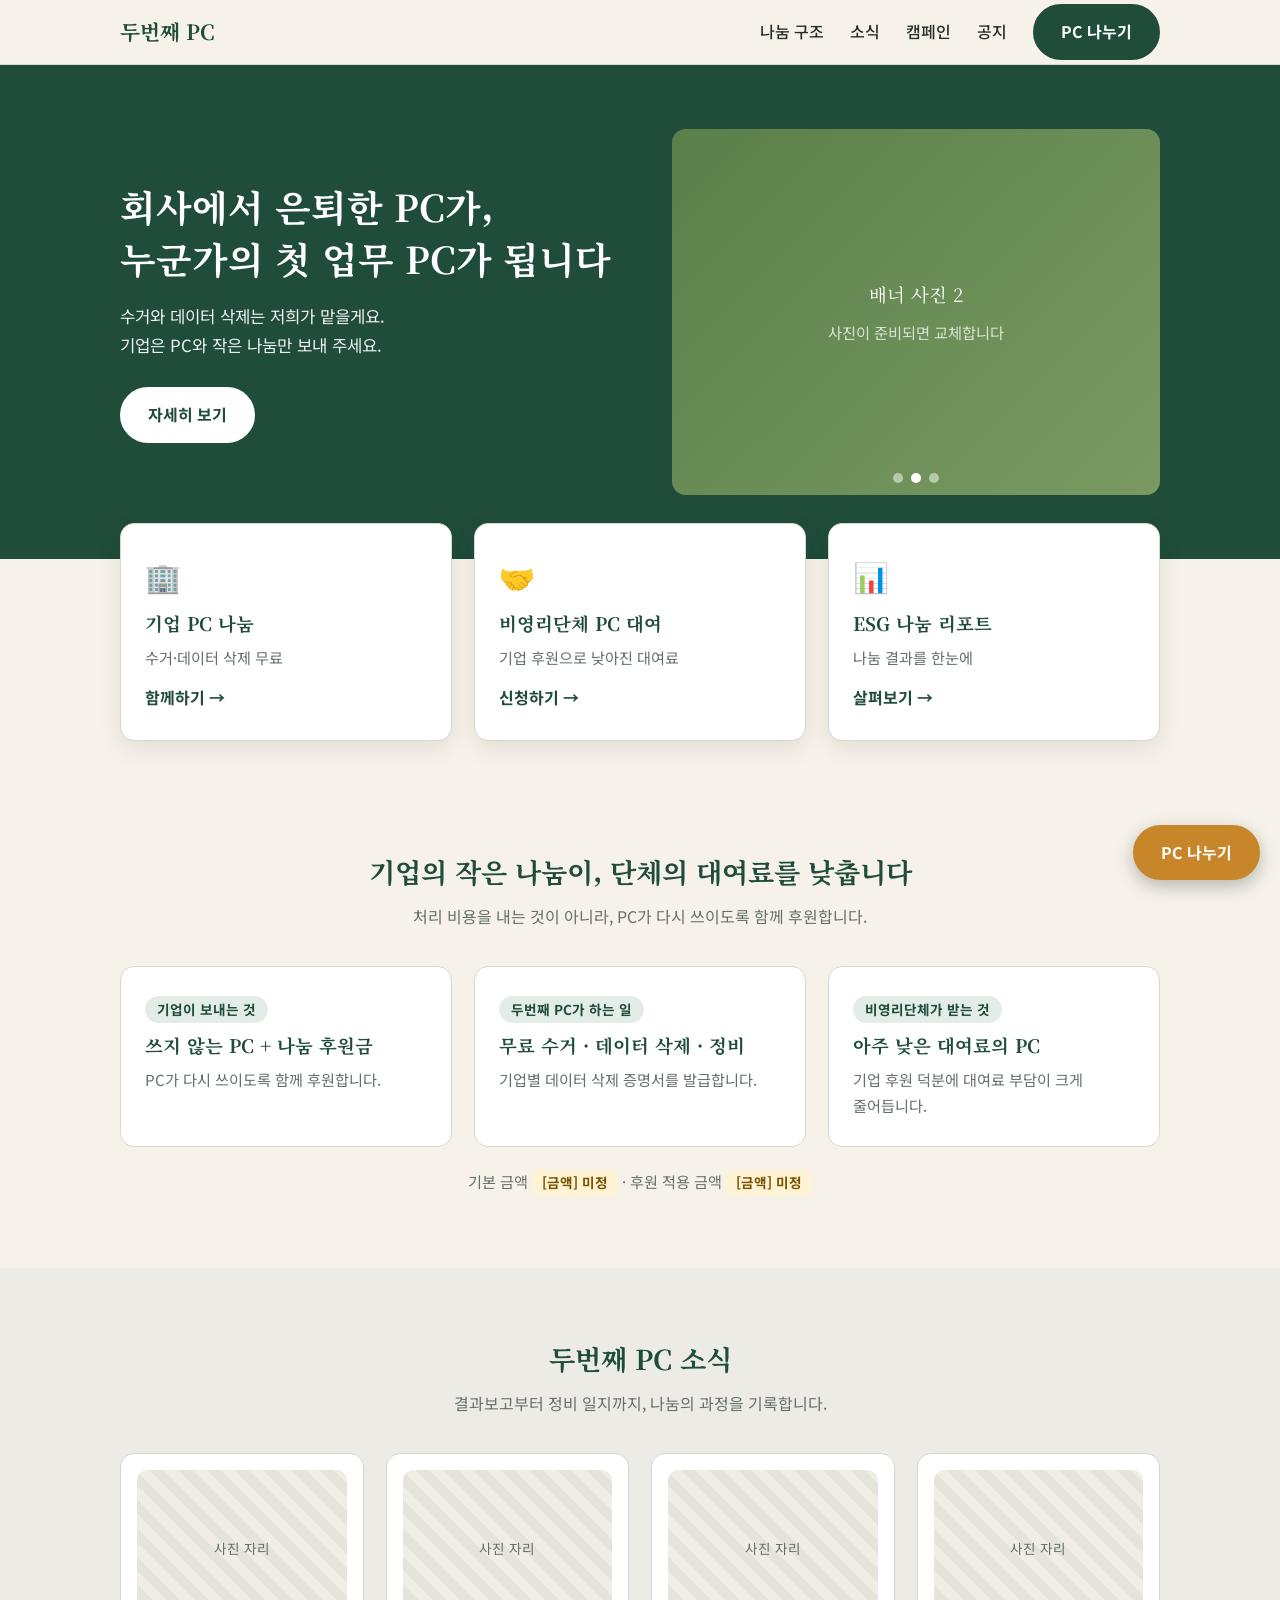
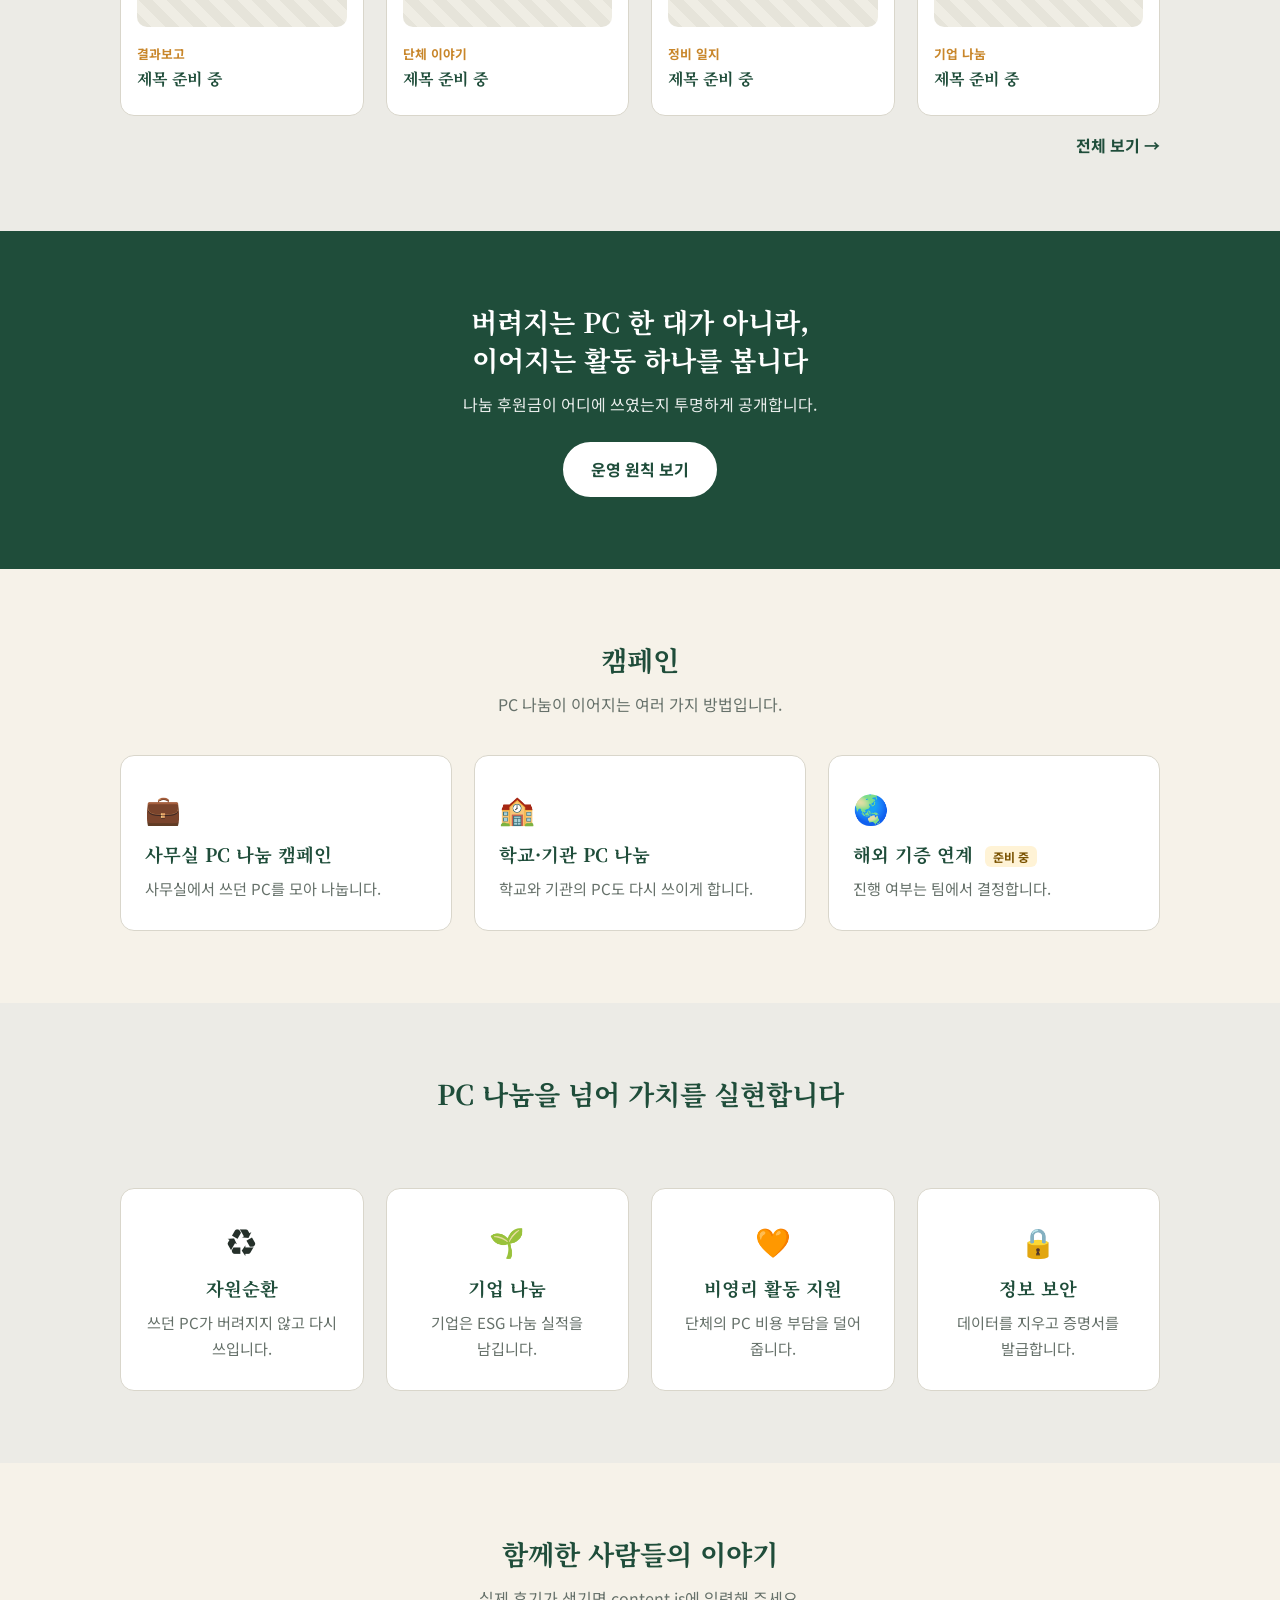
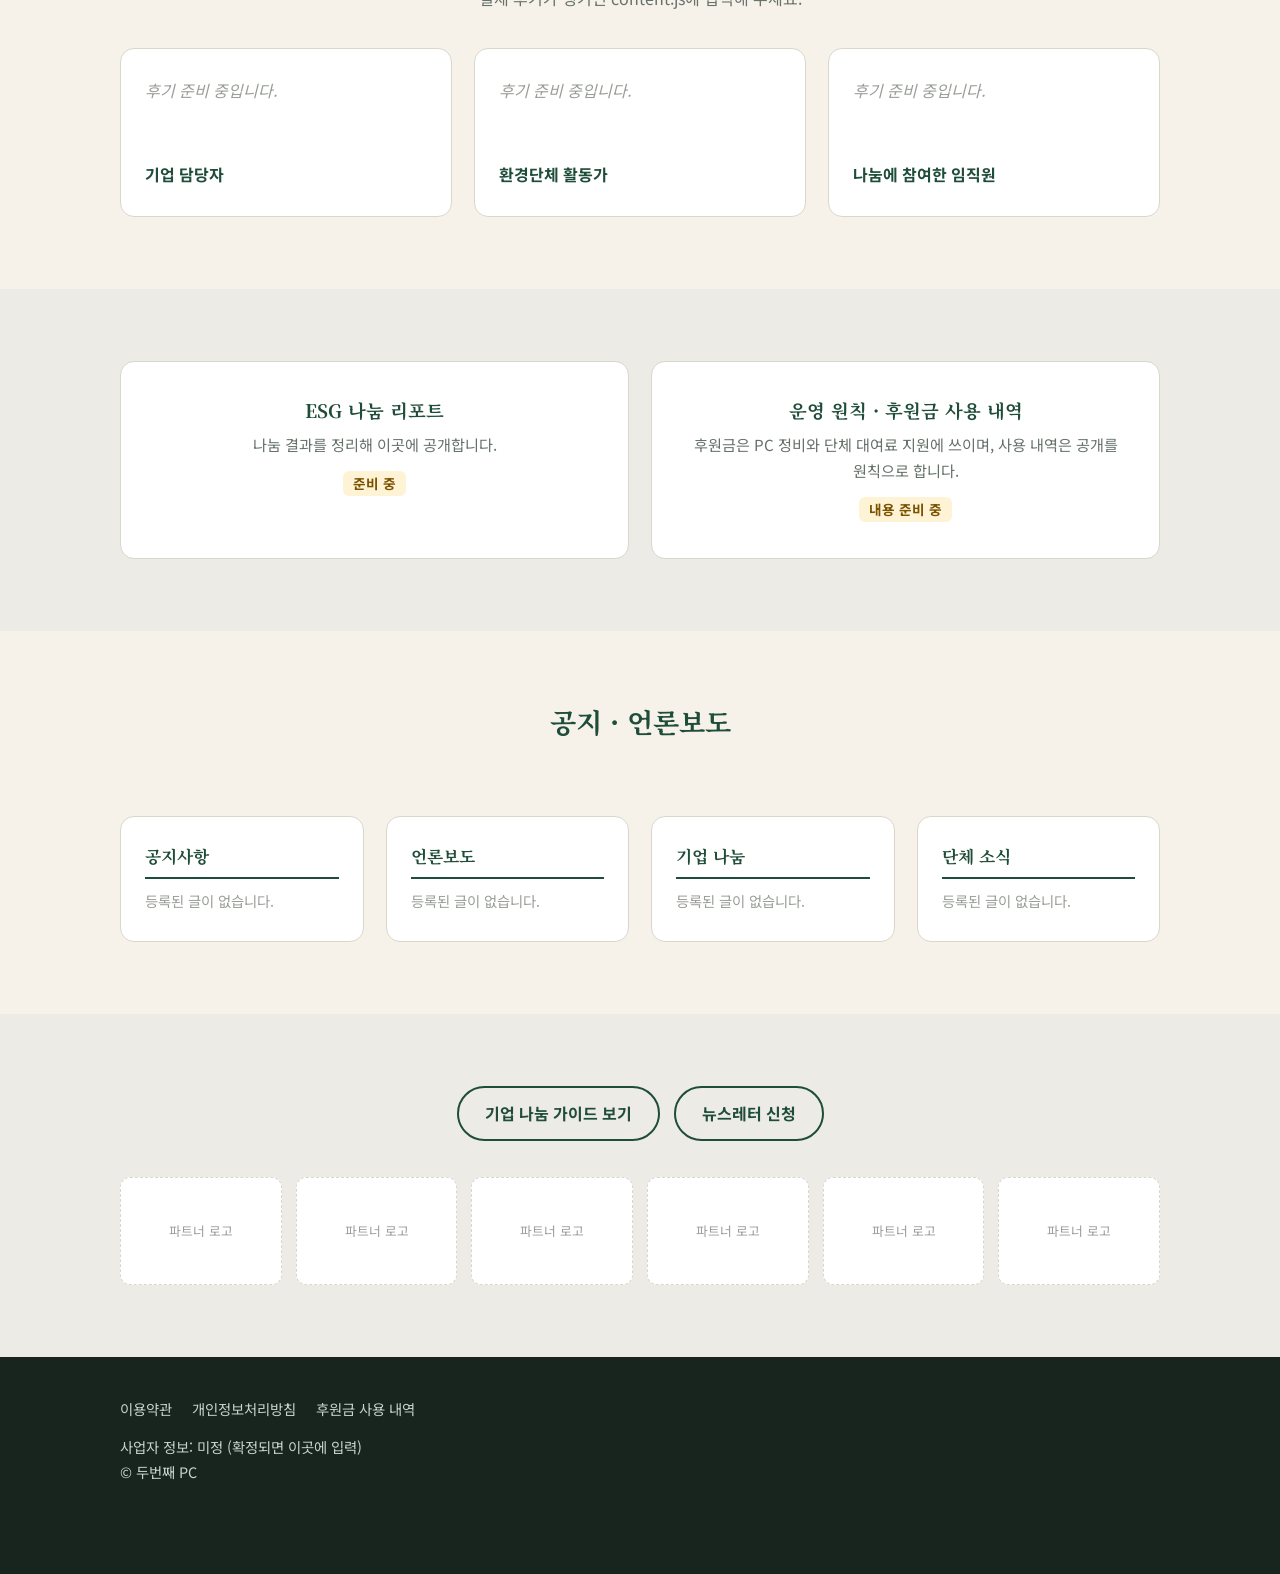
==== second-pc/index.html @ fd27f325 "두번째 PC 소개 페이지와 신청 폼 추가 (PRD 1단계) - index.html: PRD 6장 화면 전체 (메뉴, 배너 슬라이드, 카드, 나눔 구조, 소식, 캠페인, 후기, 공지" ====
<!DOCTYPE html>
<html lang="ko">
<head>
<meta charset="UTF-8">
<meta name="viewport" content="width=device-width, initial-scale=1">
<title>두번째 PC — 회사에서 은퇴한 PC가, 누군가의 첫 업무 PC가 됩니다</title>
<meta name="description" content="기업의 폐PC를 수거·데이터 삭제·정비해 비영리단체에 낮은 대여료로 연결하는 PC 나눔 서비스">
<link rel="preconnect" href="https://fonts.googleapis.com">
<link href="https://fonts.googleapis.com/css2?family=Noto+Sans+KR:wght@400;500;700&family=Noto+Serif+KR:wght@600;700&display=swap" rel="stylesheet">
<link rel="stylesheet" href="style.css">
</head>
<body>

<!-- 6-1 상단 메뉴 -->
<header class="top">
  <div class="wrap">
    <a href="#top" class="logo">두번째 PC</a>
    <button class="burger" id="burger" aria-label="메뉴 열기">☰</button>
    <nav class="menu" id="menu">
      <a class="link" href="#structure">나눔 구조</a>
      <a class="link" href="#news">소식</a>
      <a class="link" href="#campaign">캠페인</a>
      <a class="link" href="#notice">공지</a>
      <a class="btn" href="apply.html#company">PC 나누기</a>
    </nav>
  </div>
</header>

<main id="top">

<!-- 6-2 메인 배너 -->
<section class="hero">
  <div class="wrap">
    <div>
      <h1>회사에서 은퇴한 PC가,<br>누군가의 첫 업무 PC가 됩니다</h1>
      <p>수거와 데이터 삭제는 저희가 맡을게요.<br>기업은 PC와 작은 나눔만 보내 주세요.</p>
      <a class="btn light" href="#structure">자세히 보기</a>
    </div>
    <div class="slider" id="slider">
      <div class="slide on">배너 사진 1<small>사진이 준비되면 교체합니다</small></div>
      <div class="slide">배너 사진 2<small>사진이 준비되면 교체합니다</small></div>
      <div class="slide">배너 사진 3<small>사진이 준비되면 교체합니다</small></div>
      <div class="dots" id="dots"></div>
    </div>
  </div>
</section>

<!-- 6-3 바로가기 카드 3개 -->
<div class="shortcut">
  <div class="wrap grid g3">
    <div class="card">
      <div class="icon">🏢</div>
      <h3>기업 PC 나눔</h3>
      <p>수거·데이터 삭제 무료</p>
      <a class="go" href="apply.html#company">함께하기 →</a>
    </div>
    <div class="card">
      <div class="icon">🤝</div>
      <h3>비영리단체 PC 대여</h3>
      <p>기업 후원으로 낮아진 대여료</p>
      <a class="go" href="apply.html#npo">신청하기 →</a>
    </div>
    <div class="card">
      <div class="icon">📊</div>
      <h3>ESG 나눔 리포트</h3>
      <p>나눔 결과를 한눈에</p>
      <a class="go" href="#report">살펴보기 →</a>
    </div>
  </div>
</div>

<!-- 6-4 나눔 구조 -->
<section id="structure" class="struct">
  <div class="wrap">
    <h2 class="sec-title">기업의 작은 나눔이, 단체의 대여료를 낮춥니다</h2>
    <p class="sec-sub">처리 비용을 내는 것이 아니라, PC가 다시 쓰이도록 함께 후원합니다.</p>
    <div class="grid g3">
      <div class="card">
        <span class="who">기업이 보내는 것</span>
        <h3>쓰지 않는 PC + 나눔 후원금</h3>
        <p>PC가 다시 쓰이도록 함께 후원합니다.</p>
      </div>
      <div class="card">
        <span class="who">두번째 PC가 하는 일</span>
        <h3>무료 수거 · 데이터 삭제 · 정비</h3>
        <p>기업별 데이터 삭제 증명서를 발급합니다.</p>
      </div>
      <div class="card">
        <span class="who">비영리단체가 받는 것</span>
        <h3>아주 낮은 대여료의 PC</h3>
        <p>기업 후원 덕분에 대여료 부담이 크게 줄어듭니다.</p>
      </div>
    </div>
    <p class="note">기본 금액 <span class="tbd">[금액] 미정</span> · 후원 적용 금액 <span class="tbd">[금액] 미정</span></p>
  </div>
</section>

<!-- 6-5 소식 -->
<section id="news" class="alt">
  <div class="wrap">
    <h2 class="sec-title">두번째 PC 소식</h2>
    <p class="sec-sub">결과보고부터 정비 일지까지, 나눔의 과정을 기록합니다.</p>
    <div class="grid g4" id="newsList"></div>
    <div class="more"><a href="#notice">전체 보기 →</a></div>
  </div>
</section>

<!-- 6-6 운영 원칙 배너 -->
<section id="principle" class="banner">
  <div class="wrap">
    <h2>버려지는 PC 한 대가 아니라,<br>이어지는 활동 하나를 봅니다</h2>
    <p>나눔 후원금이 어디에 쓰였는지 투명하게 공개합니다.</p>
    <a class="btn light" href="#report">운영 원칙 보기</a>
  </div>
</section>

<!-- 6-7 캠페인 -->
<section id="campaign">
  <div class="wrap">
    <h2 class="sec-title">캠페인</h2>
    <p class="sec-sub">PC 나눔이 이어지는 여러 가지 방법입니다.</p>
    <div class="grid g3">
      <div class="card"><div class="icon">💼</div><h3>사무실 PC 나눔 캠페인</h3><p>사무실에서 쓰던 PC를 모아 나눕니다.</p></div>
      <div class="card"><div class="icon">🏫</div><h3>학교·기관 PC 나눔</h3><p>학교와 기관의 PC도 다시 쓰이게 합니다.</p></div>
      <div class="card"><div class="icon">🌏</div><h3>해외 기증 연계 <span class="badge">준비 중</span></h3><p>진행 여부는 팀에서 결정합니다.</p></div>
    </div>
  </div>
</section>

<!-- 6-8 가치 소개 -->
<section class="alt">
  <div class="wrap">
    <h2 class="sec-title">PC 나눔을 넘어 가치를 실현합니다</h2>
    <p class="sec-sub">&nbsp;</p>
    <div class="grid g4">
      <div class="card value"><div class="icon">♻️</div><h3>자원순환</h3><p>쓰던 PC가 버려지지 않고 다시 쓰입니다.</p></div>
      <div class="card value"><div class="icon">🌱</div><h3>기업 나눔</h3><p>기업은 ESG 나눔 실적을 남깁니다.</p></div>
      <div class="card value"><div class="icon">🧡</div><h3>비영리 활동 지원</h3><p>단체의 PC 비용 부담을 덜어 줍니다.</p></div>
      <div class="card value"><div class="icon">🔒</div><h3>정보 보안</h3><p>데이터를 지우고 증명서를 발급합니다.</p></div>
    </div>
  </div>
</section>

<!-- 6-9 후기 -->
<section id="reviews">
  <div class="wrap">
    <h2 class="sec-title">함께한 사람들의 이야기</h2>
    <p class="sec-sub">실제 후기가 생기면 content.js에 입력해 주세요.</p>
    <div class="grid g3" id="reviewList"></div>
  </div>
</section>

<!-- ESG 나눔 리포트 / 운영 원칙·후원금 사용 내역 (1단계: 사람이 정리해 공개) -->
<section id="report" class="alt">
  <div class="wrap grid g3" style="grid-template-columns:1fr 1fr;">
    <div class="card report-box">
      <h3>ESG 나눔 리포트</h3>
      <p>나눔 결과를 정리해 이곳에 공개합니다.</p>
      <p style="margin-top:12px"><span class="tbd">준비 중</span></p>
    </div>
    <div class="card report-box">
      <h3>운영 원칙 · 후원금 사용 내역</h3>
      <p>후원금은 PC 정비와 단체 대여료 지원에 쓰이며, 사용 내역은 공개를 원칙으로 합니다.</p>
      <p style="margin-top:12px"><span class="tbd">내용 준비 중</span></p>
    </div>
  </div>
</section>

<!-- 6-10 공지·언론보도 -->
<section id="notice">
  <div class="wrap">
    <h2 class="sec-title">공지 · 언론보도</h2>
    <p class="sec-sub">&nbsp;</p>
    <div class="grid g4" id="noticeList"></div>
  </div>
</section>

<!-- 6-11 하단 링크 + 파트너 -->
<section class="alt">
  <div class="wrap">
    <div class="links">
      <a class="btn ghost" href="#structure">기업 나눔 가이드 보기</a>
      <a class="btn ghost" href="#" id="newsletter">뉴스레터 신청</a>
    </div>
    <div class="partners" id="partnerList"></div>
  </div>
</section>

</main>

<footer>
  <div class="wrap">
    <div class="flinks">
      <a href="#" data-soon="이용약관">이용약관</a>
      <a href="#" data-soon="개인정보처리방침">개인정보처리방침</a>
      <a href="#report">후원금 사용 내역</a>
    </div>
    <p>사업자 정보: 미정 (확정되면 이곳에 입력)</p>
    <p>© 두번째 PC</p>
  </div>
</footer>

<a class="btn accent fab" href="apply.html#company">PC 나누기</a>

<script src="content.js"></script>
<script src="main.js"></script>
</body>
</html>
---- second-pc/style.css ----
/* ★ 색을 바꾸고 싶으면 아래 :root 안의 색 코드만 바꾸세요 */
:root {
  --green: #1f4d3a;       /* 메인 짙은 초록 */
  --green-soft: #e3ece6;  /* 연한 초록 */
  --bg: #f6f2e9;          /* 밝은 베이지 배경 */
  --bg-alt: #ecebe6;      /* 연회색 */
  --card: #ffffff;
  --text: #25302a;
  --muted: #66716a;
  --line: #d9d6cb;
  --accent: #c8862a;      /* 강조 포인트 */
  --radius: 14px;
}
* { box-sizing: border-box; margin: 0; padding: 0; }
html { scroll-behavior: smooth; scroll-padding-top: 76px; }
body {
  font-family: "Noto Sans KR", "Malgun Gothic", sans-serif;
  color: var(--text); background: var(--bg); line-height: 1.7;
  word-break: keep-all; overflow-x: hidden;
}
h1, h2, h3 { font-family: "Noto Serif KR", "Batang", serif; line-height: 1.4; color: var(--green); }
a { color: inherit; text-decoration: none; }
.wrap { max-width: 1080px; margin: 0 auto; padding: 0 20px; }
section { padding: 72px 0; }
.alt { background: var(--bg-alt); }
.sec-title { font-size: 1.7rem; text-align: center; margin-bottom: 12px; }
.sec-sub { text-align: center; color: var(--muted); margin-bottom: 36px; }

/* 버튼 */
.btn {
  display: inline-block; padding: 12px 26px; border-radius: 999px; border: 2px solid var(--green);
  background: var(--green); color: #fff; font-weight: 700; cursor: pointer; font-size: 1rem;
  font-family: inherit; transition: .2s;
}
.btn:hover { background: #163a2b; }
.btn.ghost { background: transparent; color: var(--green); }
.btn.ghost:hover { background: var(--green-soft); }
.btn.light { background: #fff; color: var(--green); border-color: #fff; }
.btn.accent { background: var(--accent); border-color: var(--accent); }

/* 상단 메뉴 */
header.top {
  position: sticky; top: 0; z-index: 50; background: rgba(246,242,233,.95);
  backdrop-filter: blur(6px); border-bottom: 1px solid var(--line);
}
header.top .wrap { display: flex; align-items: center; justify-content: space-between; height: 64px; }
.logo { font-family: "Noto Serif KR", serif; font-weight: 700; font-size: 1.3rem; color: var(--green); }
nav.menu { display: flex; align-items: center; gap: 26px; }
nav.menu a.link { font-weight: 500; }
nav.menu a.link:hover { color: var(--green); text-decoration: underline; }
.burger { display: none; background: none; border: 0; font-size: 1.6rem; cursor: pointer; color: var(--green); }

/* 히어로 */
.hero { padding: 0; background: var(--green); color: #fff; overflow: hidden; }
.hero .wrap { display: grid; grid-template-columns: 1.05fr 1fr; gap: 40px; align-items: center; padding-top: 64px; padding-bottom: 64px; }
.hero h1 { color: #fff; font-size: 2.3rem; margin-bottom: 18px; }
.hero p { opacity: .92; margin-bottom: 28px; font-size: 1.05rem; }
.slider { position: relative; border-radius: var(--radius); overflow: hidden; aspect-ratio: 4/3; background: #2c6650; }
.slide { position: absolute; inset: 0; display: flex; align-items: center; justify-content: center; flex-direction: column;
  opacity: 0; transition: opacity .6s; text-align: center; padding: 20px; font-family: "Noto Serif KR", serif; font-size: 1.15rem; }
.slide.on { opacity: 1; }
.slide small { font-family: "Noto Sans KR", sans-serif; opacity: .75; margin-top: 8px; }
.slide:nth-child(1) { background: linear-gradient(135deg, #2c6650, #3f8068); }
.slide:nth-child(2) { background: linear-gradient(135deg, #5b7f4a, #7a9a62); }
.slide:nth-child(3) { background: linear-gradient(135deg, #8c7a4a, #b09a63); }
.dots { position: absolute; bottom: 12px; left: 0; right: 0; display: flex; justify-content: center; gap: 8px; }
.dots button { width: 10px; height: 10px; border-radius: 50%; border: 0; background: rgba(255,255,255,.5); cursor: pointer; }
.dots button.on { background: #fff; }

/* 카드 공통 */
.grid { display: grid; gap: 22px; }
.g3 { grid-template-columns: repeat(3, 1fr); }
.g4 { grid-template-columns: repeat(4, 1fr); }
.card { background: var(--card); border: 1px solid var(--line); border-radius: var(--radius); padding: 28px 24px; }
.card h3 { font-size: 1.15rem; margin-bottom: 8px; }
.card p { color: var(--muted); font-size: .95rem; }
.card .go { display: inline-block; margin-top: 14px; font-weight: 700; color: var(--green); }
.card .go:hover { text-decoration: underline; }
.icon { font-size: 1.8rem; margin-bottom: 10px; }
.shortcut { margin-top: -36px; padding: 0 0 40px; position: relative; z-index: 2; }
.shortcut .card { box-shadow: 0 8px 24px rgba(0,0,0,.08); }

/* 나눔 구조 */
.struct .who { display: inline-block; background: var(--green-soft); color: var(--green); font-weight: 700; font-size: .85rem; padding: 2px 12px; border-radius: 999px; margin-bottom: 10px; }
.note { text-align: center; margin-top: 22px; color: var(--muted); font-size: .95rem; }
.tbd { display: inline-block; background: #fff3d6; color: #7a5200; padding: 1px 10px; border-radius: 6px; font-size: .85rem; font-weight: 700; }

/* 소식 */
.photo { aspect-ratio: 4/3; border-radius: 10px; margin-bottom: 12px; display: flex; align-items: center; justify-content: center;
  background: repeating-linear-gradient(45deg, #e6e4da, #e6e4da 10px, #efede4 10px, #efede4 20px); color: var(--muted); font-size: .85rem; }
.tag { font-size: .8rem; color: var(--accent); font-weight: 700; }
.news-card { padding: 16px; }
.news-card h3 { font-size: 1rem; margin-top: 2px; }
.more { text-align: right; margin-top: 16px; }
.more a { color: var(--green); font-weight: 700; }

/* 배너 */
.banner { background: var(--green); color: #fff; text-align: center; }
.banner h2 { color: #fff; font-size: 1.7rem; margin-bottom: 12px; }
.banner p { opacity: .9; margin-bottom: 24px; }

/* 캠페인 / 가치 */
.badge { font-size: .75rem; background: #fff3d6; color: #7a5200; border-radius: 6px; padding: 2px 8px; margin-left: 6px; vertical-align: middle; font-family: "Noto Sans KR", sans-serif; }
.value { text-align: center; }

/* 후기 / 공지 */
.review q { display: block; quotes: none; min-height: 72px; color: var(--muted); }
.review .empty { color: #9a9e98; font-style: italic; }
.review b { display: block; margin-top: 12px; color: var(--green); }
.notice h3 { font-size: 1.05rem; border-bottom: 2px solid var(--green); padding-bottom: 8px; margin-bottom: 10px; }
.notice ul { list-style: none; font-size: .92rem; }
.notice li { padding: 4px 0; border-bottom: 1px dashed var(--line); }
.notice .empty { color: #9a9e98; font-size: .9rem; }

/* 리포트/원칙 */
.report-box { text-align: center; padding: 36px 24px; }

/* 하단 */
.links { display: flex; gap: 14px; justify-content: center; flex-wrap: wrap; margin-bottom: 36px; }
.partners { display: grid; grid-template-columns: repeat(6, 1fr); gap: 14px; }
.partner { aspect-ratio: 3/2; border: 1px dashed var(--line); border-radius: 10px; background: #fff; display: flex; align-items: center; justify-content: center; color: #9a9e98; font-size: .8rem; text-align: center; padding: 4px; }
footer { background: #17251e; color: #c9d3cc; padding: 40px 0 90px; font-size: .9rem; }
footer .flinks { display: flex; gap: 20px; flex-wrap: wrap; margin-bottom: 14px; }
footer .flinks a:hover { text-decoration: underline; color: #fff; }
.fab { position: fixed; right: 20px; bottom: 20px; z-index: 60; box-shadow: 0 6px 18px rgba(0,0,0,.25); }

/* 신청 폼 */
.form-page { padding: 48px 0 80px; }
.tabs { display: flex; gap: 8px; justify-content: center; margin: 24px 0; }
.tab { padding: 10px 22px; border-radius: 999px; border: 2px solid var(--green); background: transparent; color: var(--green); font-weight: 700; cursor: pointer; font-family: inherit; font-size: 1rem; }
.tab.on { background: var(--green); color: #fff; }
form.apply { max-width: 620px; margin: 0 auto; background: #fff; border: 1px solid var(--line); border-radius: var(--radius); padding: 28px; }
.field { margin-bottom: 16px; }
.field label { display: block; font-weight: 700; margin-bottom: 4px; font-size: .95rem; }
.field input, .field textarea { width: 100%; padding: 11px 12px; border: 1px solid var(--line); border-radius: 8px; font: inherit; background: #fcfbf8; }
.field input:focus, .field textarea:focus { outline: 2px solid var(--green); border-color: transparent; }
.field.bad input, .field.bad textarea { border-color: #c0392b; background: #fdf1ef; }
.err { color: #c0392b; font-size: .85rem; display: none; margin-top: 2px; }
.field.bad .err { display: block; }
.consent { background: var(--bg); border-radius: 8px; padding: 12px; font-size: .88rem; color: var(--muted); margin-bottom: 8px; }
.check { display: flex; gap: 8px; align-items: flex-start; font-weight: 500; margin-bottom: 18px; }
.done { display: none; max-width: 620px; margin: 0 auto; text-align: center; background: var(--green-soft); border-radius: var(--radius); padding: 36px 24px; }
.done.show { display: block; }
.hint { max-width: 620px; margin: 0 auto 16px; font-size: .88rem; color: #7a5200; background: #fff3d6; border-radius: 8px; padding: 10px 14px; }

/* 모바일 */
@media (max-width: 860px) {
  .hero .wrap { grid-template-columns: 1fr; padding-top: 40px; padding-bottom: 56px; }
  .hero h1 { font-size: 1.7rem; }
  .g3, .g4 { grid-template-columns: 1fr 1fr; }
  .partners { grid-template-columns: repeat(3, 1fr); }
  .burger { display: block; }
  nav.menu { display: none; position: absolute; top: 64px; left: 0; right: 0; background: var(--bg); flex-direction: column; padding: 18px; gap: 14px; border-bottom: 1px solid var(--line); }
  nav.menu.open { display: flex; }
  .shortcut { margin-top: -24px; }
  section { padding: 52px 0; }
}
@media (max-width: 560px) {
  .g3, .g4 { grid-template-columns: 1fr; }
}
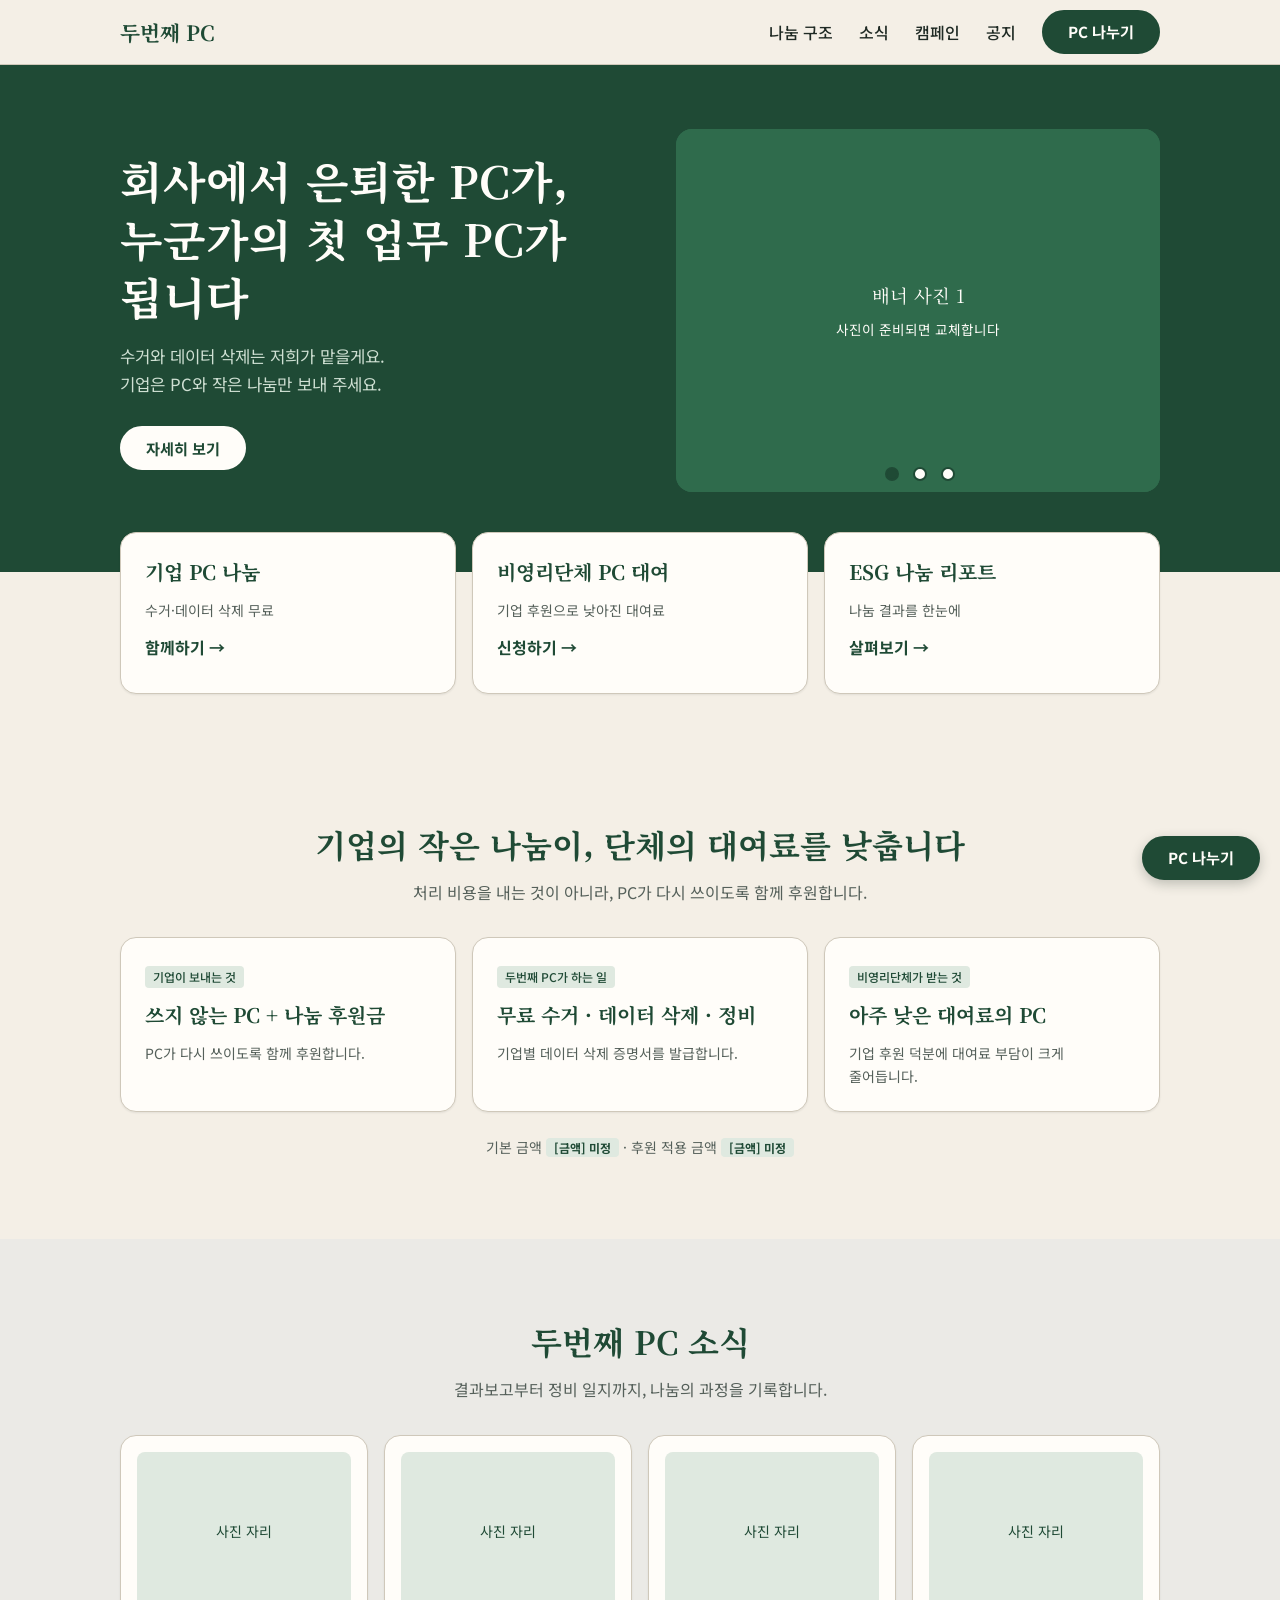
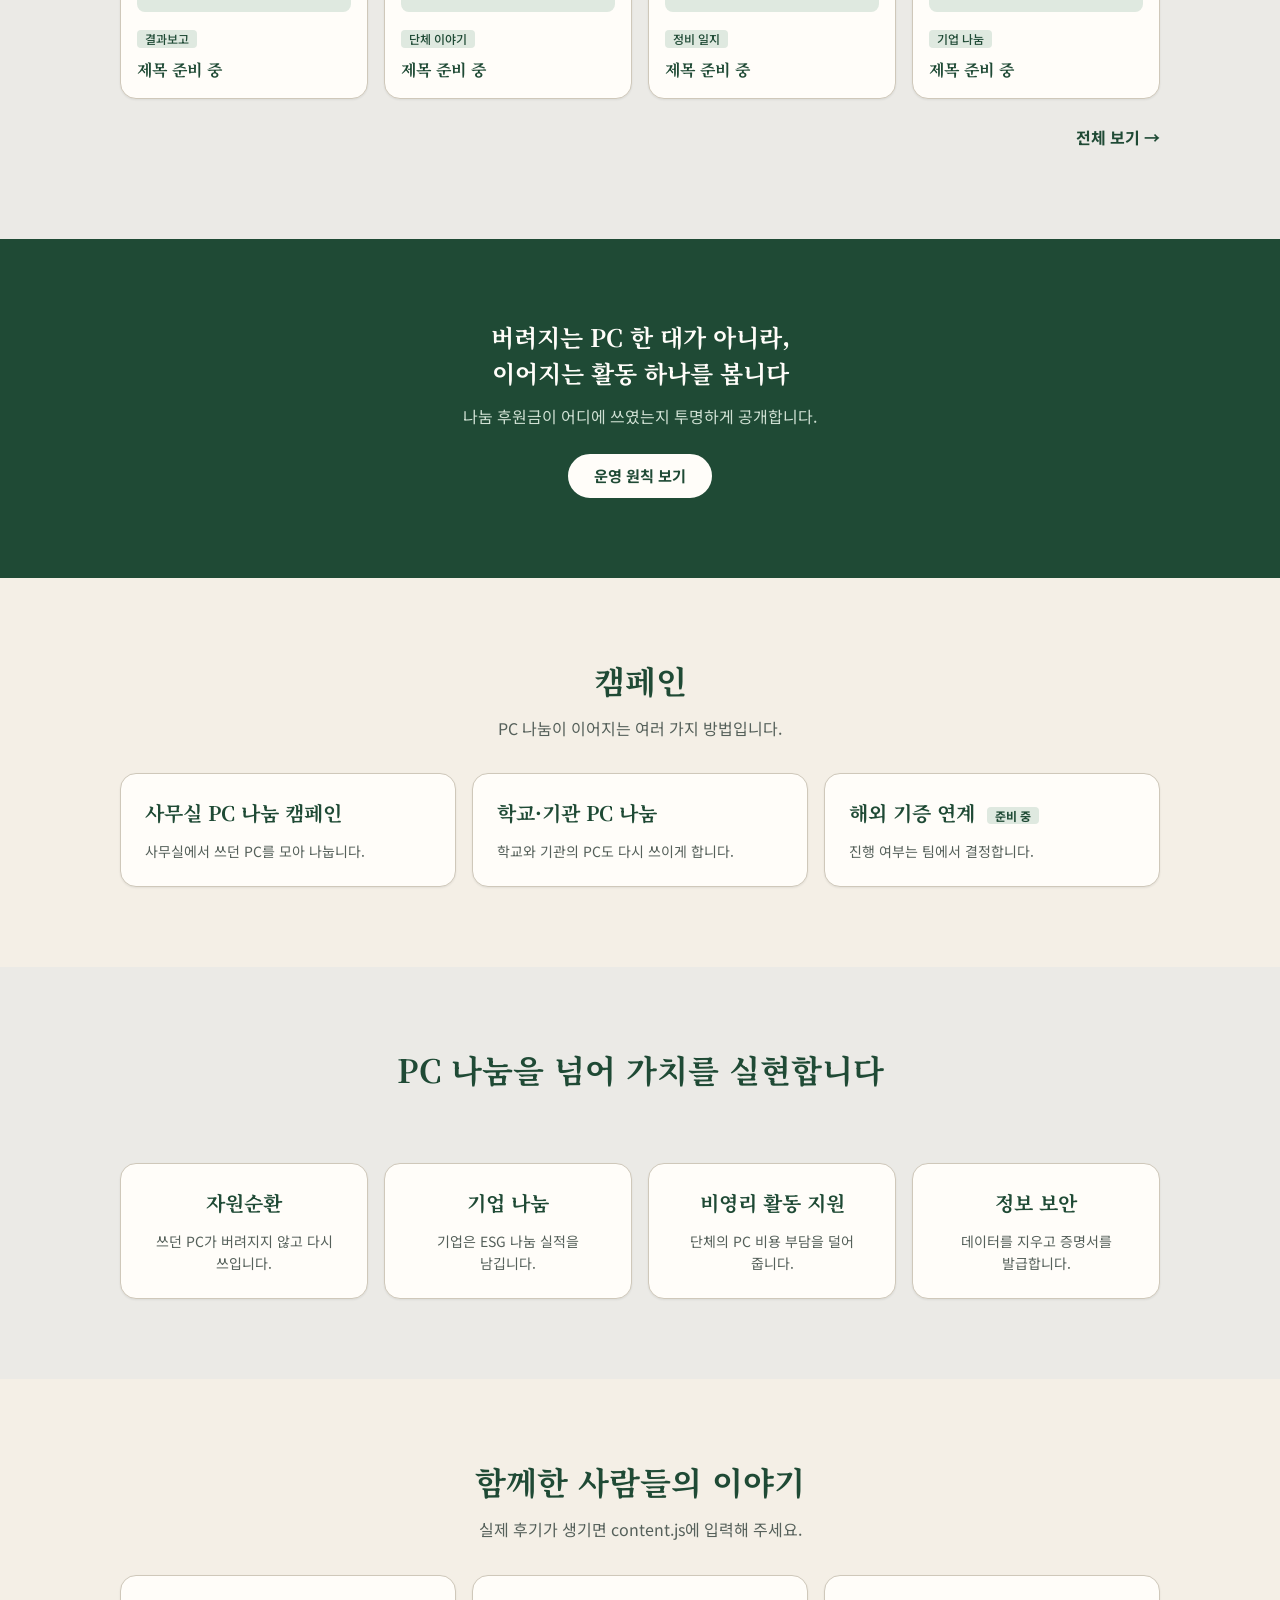
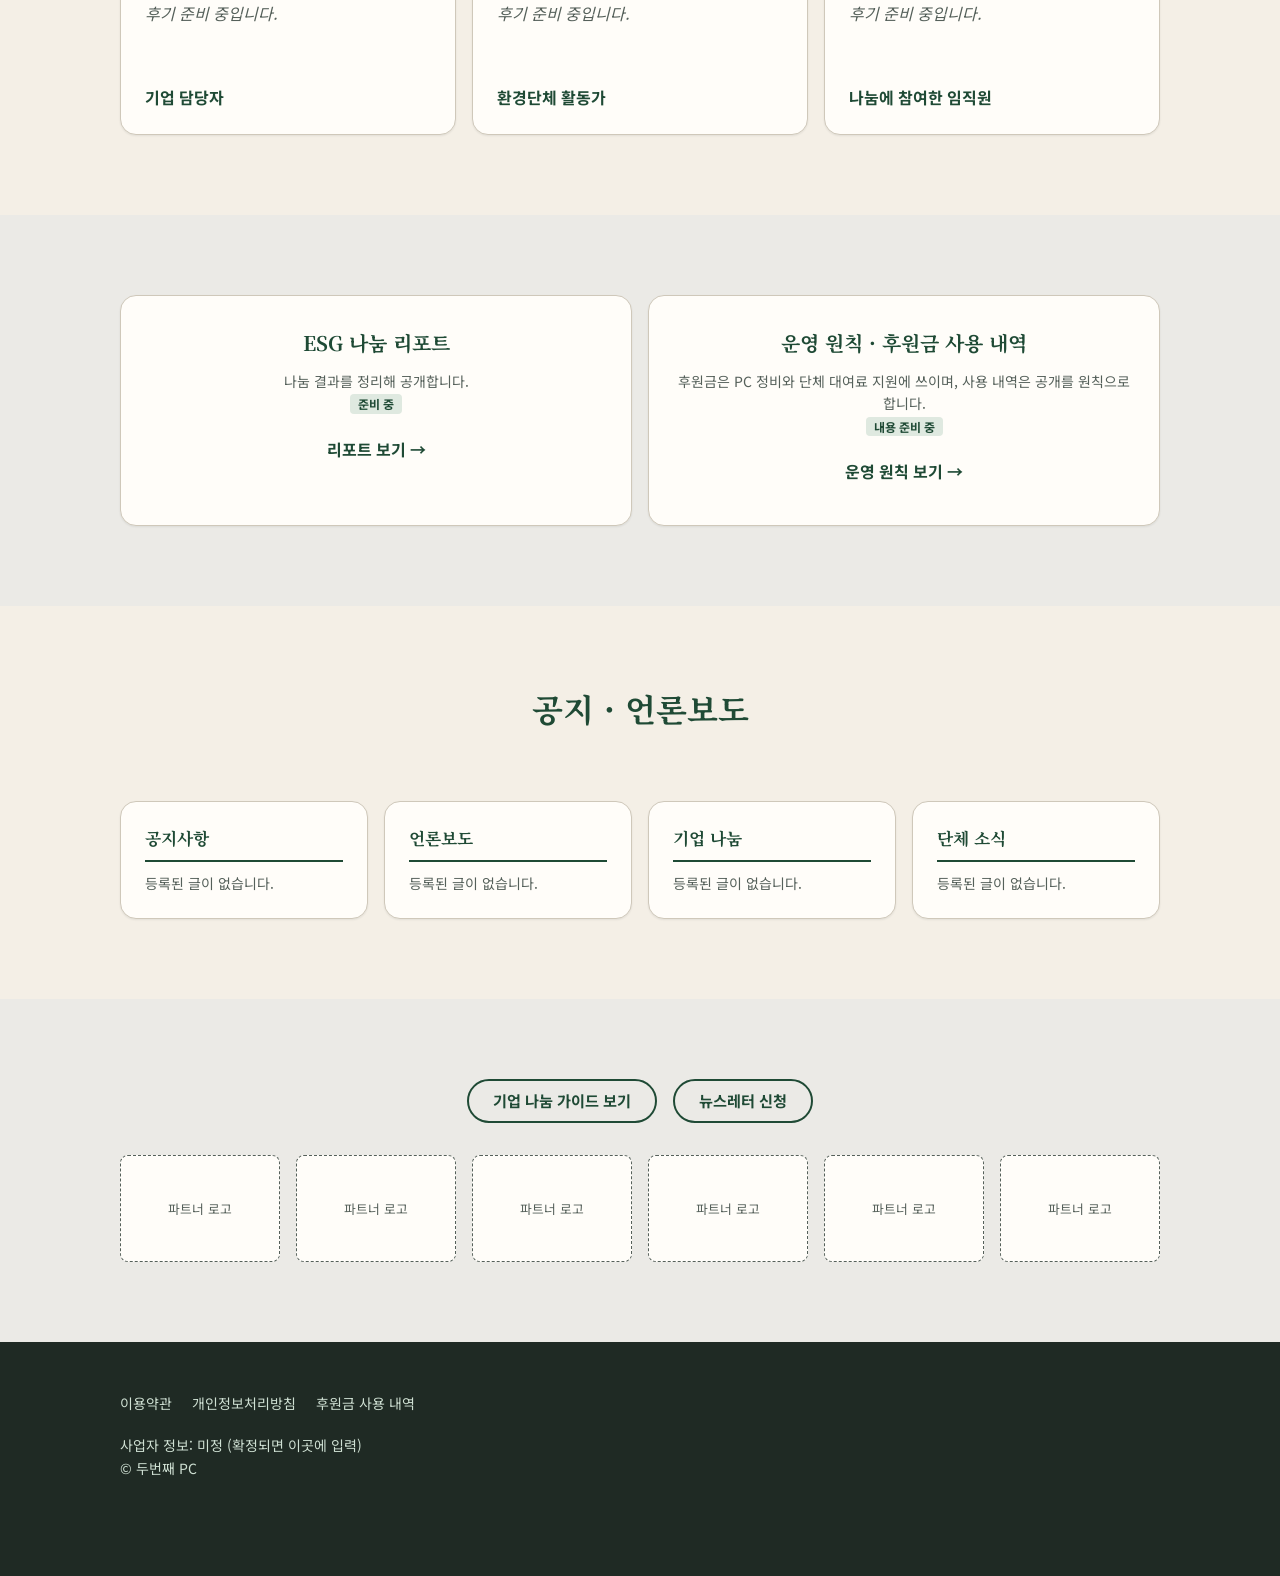
==== commit 471fbbea: "두번째 PC 1단계 마무리: 디자인 시스템 적용, 새 페이지 4개, 구글 폼 연결 - style.css를 디자인 시스템 색·글꼴·모서리 값으로 교체하고 이모지·그라데이션 제거 - " ====
--- a/second-pc/index.html
+++ b/second-pc/index.html
@@ -49,22 +49,22 @@
 <div class="shortcut">
   <div class="wrap grid g3">
     <div class="card">
-      <div class="icon">🏢</div>
+      
       <h3>기업 PC 나눔</h3>
       <p>수거·데이터 삭제 무료</p>
       <a class="go" href="apply.html#company">함께하기 →</a>
     </div>
     <div class="card">
-      <div class="icon">🤝</div>
+      
       <h3>비영리단체 PC 대여</h3>
       <p>기업 후원으로 낮아진 대여료</p>
       <a class="go" href="apply.html#npo">신청하기 →</a>
     </div>
     <div class="card">
-      <div class="icon">📊</div>
+      
       <h3>ESG 나눔 리포트</h3>
       <p>나눔 결과를 한눈에</p>
-      <a class="go" href="#report">살펴보기 →</a>
+      <a class="go" href="report.html">살펴보기 →</a>
     </div>
   </div>
 </div>
@@ -110,7 +110,7 @@
   <div class="wrap">
     <h2>버려지는 PC 한 대가 아니라,<br>이어지는 활동 하나를 봅니다</h2>
     <p>나눔 후원금이 어디에 쓰였는지 투명하게 공개합니다.</p>
-    <a class="btn light" href="#report">운영 원칙 보기</a>
+    <a class="btn light" href="principle.html">운영 원칙 보기</a>
   </div>
 </section>
 
@@ -120,9 +120,9 @@
     <h2 class="sec-title">캠페인</h2>
     <p class="sec-sub">PC 나눔이 이어지는 여러 가지 방법입니다.</p>
     <div class="grid g3">
-      <div class="card"><div class="icon">💼</div><h3>사무실 PC 나눔 캠페인</h3><p>사무실에서 쓰던 PC를 모아 나눕니다.</p></div>
-      <div class="card"><div class="icon">🏫</div><h3>학교·기관 PC 나눔</h3><p>학교와 기관의 PC도 다시 쓰이게 합니다.</p></div>
-      <div class="card"><div class="icon">🌏</div><h3>해외 기증 연계 <span class="badge">준비 중</span></h3><p>진행 여부는 팀에서 결정합니다.</p></div>
+      <div class="card"><h3>사무실 PC 나눔 캠페인</h3><p>사무실에서 쓰던 PC를 모아 나눕니다.</p></div>
+      <div class="card"><h3>학교·기관 PC 나눔</h3><p>학교와 기관의 PC도 다시 쓰이게 합니다.</p></div>
+      <div class="card"><h3>해외 기증 연계 <span class="badge">준비 중</span></h3><p>진행 여부는 팀에서 결정합니다.</p></div>
     </div>
   </div>
 </section>
@@ -133,10 +133,10 @@
     <h2 class="sec-title">PC 나눔을 넘어 가치를 실현합니다</h2>
     <p class="sec-sub">&nbsp;</p>
     <div class="grid g4">
-      <div class="card value"><div class="icon">♻️</div><h3>자원순환</h3><p>쓰던 PC가 버려지지 않고 다시 쓰입니다.</p></div>
-      <div class="card value"><div class="icon">🌱</div><h3>기업 나눔</h3><p>기업은 ESG 나눔 실적을 남깁니다.</p></div>
-      <div class="card value"><div class="icon">🧡</div><h3>비영리 활동 지원</h3><p>단체의 PC 비용 부담을 덜어 줍니다.</p></div>
-      <div class="card value"><div class="icon">🔒</div><h3>정보 보안</h3><p>데이터를 지우고 증명서를 발급합니다.</p></div>
+      <div class="card value"><h3>자원순환</h3><p>쓰던 PC가 버려지지 않고 다시 쓰입니다.</p></div>
+      <div class="card value"><h3>기업 나눔</h3><p>기업은 ESG 나눔 실적을 남깁니다.</p></div>
+      <div class="card value"><h3>비영리 활동 지원</h3><p>단체의 PC 비용 부담을 덜어 줍니다.</p></div>
+      <div class="card value"><h3>정보 보안</h3><p>데이터를 지우고 증명서를 발급합니다.</p></div>
     </div>
   </div>
 </section>
@@ -152,16 +152,18 @@
 
 <!-- ESG 나눔 리포트 / 운영 원칙·후원금 사용 내역 (1단계: 사람이 정리해 공개) -->
 <section id="report" class="alt">
-  <div class="wrap grid g3" style="grid-template-columns:1fr 1fr;">
+  <div class="wrap grid g2">
     <div class="card report-box">
       <h3>ESG 나눔 리포트</h3>
-      <p>나눔 결과를 정리해 이곳에 공개합니다.</p>
-      <p style="margin-top:12px"><span class="tbd">준비 중</span></p>
+      <p>나눔 결과를 정리해 공개합니다.</p>
+      <p><span class="tbd">준비 중</span></p>
+      <a class="go" href="report.html">리포트 보기 →</a>
     </div>
     <div class="card report-box">
       <h3>운영 원칙 · 후원금 사용 내역</h3>
       <p>후원금은 PC 정비와 단체 대여료 지원에 쓰이며, 사용 내역은 공개를 원칙으로 합니다.</p>
-      <p style="margin-top:12px"><span class="tbd">내용 준비 중</span></p>
+      <p><span class="tbd">내용 준비 중</span></p>
+      <a class="go" href="principle.html">운영 원칙 보기 →</a>
     </div>
   </div>
 </section>
@@ -191,9 +193,9 @@
 <footer>
   <div class="wrap">
     <div class="flinks">
-      <a href="#" data-soon="이용약관">이용약관</a>
-      <a href="#" data-soon="개인정보처리방침">개인정보처리방침</a>
-      <a href="#report">후원금 사용 내역</a>
+      <a href="terms.html">이용약관</a>
+      <a href="privacy.html">개인정보처리방침</a>
+      <a href="principle.html">후원금 사용 내역</a>
     </div>
     <p>사업자 정보: 미정 (확정되면 이곳에 입력)</p>
     <p>© 두번째 PC</p>
--- a/second-pc/style.css
+++ b/second-pc/style.css
@@ -1,160 +1,189 @@
-/* ★ 색을 바꾸고 싶으면 아래 :root 안의 색 코드만 바꾸세요 */
+/* ★ 색을 바꾸고 싶으면 아래 :root 안의 색 코드만 바꾸세요 (디자인 시스템 토큰과 같은 값) */
 :root {
-  --green: #1f4d3a;       /* 메인 짙은 초록 */
-  --green-soft: #e3ece6;  /* 연한 초록 */
-  --bg: #f6f2e9;          /* 밝은 베이지 배경 */
-  --bg-alt: #ecebe6;      /* 연회색 */
-  --card: #ffffff;
-  --text: #25302a;
-  --muted: #66716a;
-  --line: #d9d6cb;
-  --accent: #c8862a;      /* 강조 포인트 */
-  --radius: 14px;
+  --green-900: #1f4a35;   /* 메인 색: 로고, 주요 버튼, 히어로 */
+  --green-700: #2f6b4c;   /* 버튼에 마우스를 올렸을 때 */
+  --green-100: #dfe9e0;   /* 분류 태그, 사진 자리 */
+  --beige: #f4efe6;       /* 페이지 바탕 */
+  --gray: #ebeae6;        /* 영역 구분 바탕 */
+  --white: #fffdf9;       /* 카드, 입력 칸 */
+  --ink: #1f2a24;         /* 본문 글자 */
+  --ink-muted: #55605a;   /* 보조 글자 */
+  --line: #cfc8ba;        /* 카드 테두리 */
+  --sand-300: #d9c9a8;    /* 장식 면 */
+  --amber-500: #c58b2a;   /* 장식 포인트 (글자색 금지) */
+  --on-green: #fffdf9;
+  --on-green-muted: #cfe0d3;
+  --error: #a8321f;
+  --r-sm: 4px; --r-md: 8px; --r-lg: 16px;
+  --serif: "Noto Serif KR", "Nanum Myeongjo", "Batang", serif;
+  --sans: "Noto Sans KR", "Malgun Gothic", "Apple SD Gothic Neo", sans-serif;
 }
 * { box-sizing: border-box; margin: 0; padding: 0; }
 html { scroll-behavior: smooth; scroll-padding-top: 76px; }
 body {
-  font-family: "Noto Sans KR", "Malgun Gothic", sans-serif;
-  color: var(--text); background: var(--bg); line-height: 1.7;
+  font-family: var(--sans); font-size: 16px;
+  color: var(--ink); background: var(--beige); line-height: 1.65;
   word-break: keep-all; overflow-x: hidden;
 }
-h1, h2, h3 { font-family: "Noto Serif KR", "Batang", serif; line-height: 1.4; color: var(--green); }
+h1, h2, h3 { font-family: var(--serif); line-height: 1.4; color: var(--green-900); }
 a { color: inherit; text-decoration: none; }
+:focus-visible { outline: 3px solid var(--green-900); outline-offset: 2px; }
+.hero :focus-visible, .banner :focus-visible, footer :focus-visible { outline-color: var(--on-green); }
 .wrap { max-width: 1080px; margin: 0 auto; padding: 0 20px; }
-section { padding: 72px 0; }
-.alt { background: var(--bg-alt); }
-.sec-title { font-size: 1.7rem; text-align: center; margin-bottom: 12px; }
-.sec-sub { text-align: center; color: var(--muted); margin-bottom: 36px; }
+section { padding: 80px 0; }
+.alt { background: var(--gray); }
+.sec-title { font-size: 2rem; text-align: center; margin-bottom: 12px; }
+.sec-sub { text-align: center; color: var(--ink-muted); margin-bottom: 32px; }
 
-/* 버튼 */
+/* 버튼 (높이 44px 이상) */
 .btn {
-  display: inline-block; padding: 12px 26px; border-radius: 999px; border: 2px solid var(--green);
-  background: var(--green); color: #fff; font-weight: 700; cursor: pointer; font-size: 1rem;
-  font-family: inherit; transition: .2s;
+  display: inline-flex; align-items: center; justify-content: center; min-height: 44px;
+  padding: 0 24px; border-radius: 999px; border: 2px solid var(--green-900);
+  background: var(--green-900); color: var(--on-green); font-weight: 700; cursor: pointer;
+  font-size: .95rem; font-family: inherit; transition: background .2s;
 }
-.btn:hover { background: #163a2b; }
-.btn.ghost { background: transparent; color: var(--green); }
-.btn.ghost:hover { background: var(--green-soft); }
-.btn.light { background: #fff; color: var(--green); border-color: #fff; }
-.btn.accent { background: var(--accent); border-color: var(--accent); }
+.btn:hover { background: var(--green-700); border-color: var(--green-700); }
+.btn.ghost { background: transparent; color: var(--green-900); }
+.btn.ghost:hover { background: var(--green-100); border-color: var(--green-900); }
+.btn.light { background: var(--white); color: var(--green-900); border-color: var(--white); }
+.btn.light:hover { background: var(--green-100); border-color: var(--green-100); }
+.btn:disabled { opacity: .6; cursor: not-allowed; }
 
 /* 상단 메뉴 */
 header.top {
-  position: sticky; top: 0; z-index: 50; background: rgba(246,242,233,.95);
-  backdrop-filter: blur(6px); border-bottom: 1px solid var(--line);
+  position: sticky; top: 0; z-index: 50; background: var(--beige);
+  border-bottom: 1px solid var(--line);
 }
 header.top .wrap { display: flex; align-items: center; justify-content: space-between; height: 64px; }
-.logo { font-family: "Noto Serif KR", serif; font-weight: 700; font-size: 1.3rem; color: var(--green); }
+.logo { font-family: var(--serif); font-weight: 700; font-size: 1.3rem; color: var(--green-900); }
 nav.menu { display: flex; align-items: center; gap: 26px; }
-nav.menu a.link { font-weight: 500; }
-nav.menu a.link:hover { color: var(--green); text-decoration: underline; }
-.burger { display: none; background: none; border: 0; font-size: 1.6rem; cursor: pointer; color: var(--green); }
+nav.menu a.link { font-weight: 500; min-height: 44px; display: inline-flex; align-items: center; }
+nav.menu a.link:hover { color: var(--green-900); text-decoration: underline; }
+.burger { display: none; background: none; border: 0; font-size: 1.6rem; cursor: pointer; color: var(--green-900); min-width: 44px; min-height: 44px; }
 
 /* 히어로 */
-.hero { padding: 0; background: var(--green); color: #fff; overflow: hidden; }
-.hero .wrap { display: grid; grid-template-columns: 1.05fr 1fr; gap: 40px; align-items: center; padding-top: 64px; padding-bottom: 64px; }
-.hero h1 { color: #fff; font-size: 2.3rem; margin-bottom: 18px; }
-.hero p { opacity: .92; margin-bottom: 28px; font-size: 1.05rem; }
-.slider { position: relative; border-radius: var(--radius); overflow: hidden; aspect-ratio: 4/3; background: #2c6650; }
+.hero { padding: 0; background: var(--green-900); color: var(--on-green); overflow: hidden; }
+.hero .wrap { display: grid; grid-template-columns: 1.05fr 1fr; gap: 48px; align-items: center; padding-top: 64px; padding-bottom: 80px; }
+.hero h1 { color: var(--on-green); font-size: 2.75rem; line-height: 1.32; margin-bottom: 18px; }
+.hero p { color: var(--on-green-muted); margin-bottom: 28px; font-size: 1.05rem; }
+.slider { position: relative; border-radius: var(--r-lg); overflow: hidden; aspect-ratio: 4/3; background: var(--green-700); }
 .slide { position: absolute; inset: 0; display: flex; align-items: center; justify-content: center; flex-direction: column;
-  opacity: 0; transition: opacity .6s; text-align: center; padding: 20px; font-family: "Noto Serif KR", serif; font-size: 1.15rem; }
+  opacity: 0; transition: opacity .6s; text-align: center; padding: 20px; font-family: var(--serif); font-size: 1.15rem; }
 .slide.on { opacity: 1; }
-.slide small { font-family: "Noto Sans KR", sans-serif; opacity: .75; margin-top: 8px; }
-.slide:nth-child(1) { background: linear-gradient(135deg, #2c6650, #3f8068); }
-.slide:nth-child(2) { background: linear-gradient(135deg, #5b7f4a, #7a9a62); }
-.slide:nth-child(3) { background: linear-gradient(135deg, #8c7a4a, #b09a63); }
-.dots { position: absolute; bottom: 12px; left: 0; right: 0; display: flex; justify-content: center; gap: 8px; }
-.dots button { width: 10px; height: 10px; border-radius: 50%; border: 0; background: rgba(255,255,255,.5); cursor: pointer; }
-.dots button.on { background: #fff; }
+.slide small { font-family: var(--sans); margin-top: 8px; font-size: .85rem; }
+.slide:nth-child(1) { background: var(--green-700); color: var(--on-green); }
+.slide:nth-child(2) { background: var(--green-100); color: var(--ink); }
+.slide:nth-child(3) { background: var(--sand-300); color: var(--ink); }
+.dots { position: absolute; bottom: 8px; left: 0; right: 0; display: flex; justify-content: center; gap: 4px; }
+.dots button { width: 24px; height: 24px; border: 0; background: none; cursor: pointer; position: relative; }
+.dots button::after { content: ""; position: absolute; left: 7px; top: 7px; width: 10px; height: 10px; border-radius: 50%; background: var(--white); border: 2px solid var(--green-900); }
+.dots button.on::after { background: var(--green-900); }
 
 /* 카드 공통 */
-.grid { display: grid; gap: 22px; }
+.grid { display: grid; gap: 16px; }
 .g3 { grid-template-columns: repeat(3, 1fr); }
 .g4 { grid-template-columns: repeat(4, 1fr); }
-.card { background: var(--card); border: 1px solid var(--line); border-radius: var(--radius); padding: 28px 24px; }
-.card h3 { font-size: 1.15rem; margin-bottom: 8px; }
-.card p { color: var(--muted); font-size: .95rem; }
-.card .go { display: inline-block; margin-top: 14px; font-weight: 700; color: var(--green); }
+.g2 { grid-template-columns: repeat(2, 1fr); }
+.card { background: var(--white); border: 1px solid var(--line); border-radius: var(--r-lg); padding: 24px; box-shadow: 0 1px 2px rgba(31,42,36,.08); }
+.card h3 { font-size: 1.25rem; line-height: 1.5; margin-bottom: 12px; }
+.card p { color: var(--ink-muted); font-size: .875rem; line-height: 1.6; }
+.card .go { display: inline-flex; align-items: center; min-height: 44px; margin-top: 4px; font-weight: 700; color: var(--green-900); }
 .card .go:hover { text-decoration: underline; }
-.icon { font-size: 1.8rem; margin-bottom: 10px; }
-.shortcut { margin-top: -36px; padding: 0 0 40px; position: relative; z-index: 2; }
-.shortcut .card { box-shadow: 0 8px 24px rgba(0,0,0,.08); }
+.shortcut { margin-top: -40px; padding: 0 0 48px; position: relative; z-index: 2; }
 
 /* 나눔 구조 */
-.struct .who { display: inline-block; background: var(--green-soft); color: var(--green); font-weight: 700; font-size: .85rem; padding: 2px 12px; border-radius: 999px; margin-bottom: 10px; }
-.note { text-align: center; margin-top: 22px; color: var(--muted); font-size: .95rem; }
-.tbd { display: inline-block; background: #fff3d6; color: #7a5200; padding: 1px 10px; border-radius: 6px; font-size: .85rem; font-weight: 700; }
+.struct .who { display: inline-block; background: var(--green-100); color: var(--green-900); font-weight: 500; font-size: .75rem; line-height: 1.5; padding: 2px 8px; border-radius: var(--r-sm); margin-bottom: 12px; }
+.note { text-align: center; margin-top: 24px; color: var(--ink-muted); font-size: .875rem; }
+.tbd { display: inline-block; background: var(--green-100); color: var(--green-900); padding: 0 8px; border-radius: var(--r-sm); font-size: .75rem; line-height: 1.6; font-weight: 700; }
 
 /* 소식 */
-.photo { aspect-ratio: 4/3; border-radius: 10px; margin-bottom: 12px; display: flex; align-items: center; justify-content: center;
-  background: repeating-linear-gradient(45deg, #e6e4da, #e6e4da 10px, #efede4 10px, #efede4 20px); color: var(--muted); font-size: .85rem; }
-.tag { font-size: .8rem; color: var(--accent); font-weight: 700; }
+.photo { aspect-ratio: 4/3; border-radius: var(--r-md); margin-bottom: 12px; display: flex; align-items: center; justify-content: center;
+  background: var(--green-100); color: var(--green-900); font-size: .875rem; }
+.tag { display: inline-block; background: var(--green-100); color: var(--green-900); font-size: .75rem; line-height: 1.5; padding: 0 8px; border-radius: var(--r-sm); font-weight: 500; }
 .news-card { padding: 16px; }
-.news-card h3 { font-size: 1rem; margin-top: 2px; }
+.news-card h3 { font-size: 1rem; margin-top: 8px; margin-bottom: 0; }
 .more { text-align: right; margin-top: 16px; }
-.more a { color: var(--green); font-weight: 700; }
+.more a { color: var(--green-900); font-weight: 700; display: inline-flex; align-items: center; min-height: 44px; }
+.more a:hover { text-decoration: underline; }
 
 /* 배너 */
-.banner { background: var(--green); color: #fff; text-align: center; }
-.banner h2 { color: #fff; font-size: 1.7rem; margin-bottom: 12px; }
-.banner p { opacity: .9; margin-bottom: 24px; }
+.banner { background: var(--green-900); color: var(--on-green); text-align: center; }
+.banner h2 { color: var(--on-green); font-size: 1.5rem; line-height: 1.5; margin-bottom: 12px; }
+.banner p { color: var(--on-green-muted); margin-bottom: 24px; }
 
 /* 캠페인 / 가치 */
-.badge { font-size: .75rem; background: #fff3d6; color: #7a5200; border-radius: 6px; padding: 2px 8px; margin-left: 6px; vertical-align: middle; font-family: "Noto Sans KR", sans-serif; }
+.badge { font-size: .75rem; background: var(--green-100); color: var(--green-900); border-radius: var(--r-sm); padding: 0 8px; margin-left: 6px; vertical-align: middle; font-family: var(--sans); font-weight: 700; }
 .value { text-align: center; }
 
 /* 후기 / 공지 */
-.review q { display: block; quotes: none; min-height: 72px; color: var(--muted); }
-.review .empty { color: #9a9e98; font-style: italic; }
-.review b { display: block; margin-top: 12px; color: var(--green); }
-.notice h3 { font-size: 1.05rem; border-bottom: 2px solid var(--green); padding-bottom: 8px; margin-bottom: 10px; }
-.notice ul { list-style: none; font-size: .92rem; }
-.notice li { padding: 4px 0; border-bottom: 1px dashed var(--line); }
-.notice .empty { color: #9a9e98; font-size: .9rem; }
+.review q { display: block; quotes: none; min-height: 72px; color: var(--ink-muted); }
+.review .empty { font-style: italic; }
+.review b { display: block; margin-top: 12px; color: var(--green-900); }
+.notice h3 { font-size: 1.05rem; border-bottom: 2px solid var(--green-900); padding-bottom: 8px; margin-bottom: 10px; }
+.notice ul { list-style: none; font-size: .875rem; }
+.notice li { padding: 4px 0; border-bottom: 1px solid var(--line); }
+.notice .empty { color: var(--ink-muted); font-size: .875rem; }
 
 /* 리포트/원칙 */
-.report-box { text-align: center; padding: 36px 24px; }
+.report-box { text-align: center; padding: 32px 24px; }
+.report-box .go { margin-top: 12px; }
 
 /* 하단 */
-.links { display: flex; gap: 14px; justify-content: center; flex-wrap: wrap; margin-bottom: 36px; }
-.partners { display: grid; grid-template-columns: repeat(6, 1fr); gap: 14px; }
-.partner { aspect-ratio: 3/2; border: 1px dashed var(--line); border-radius: 10px; background: #fff; display: flex; align-items: center; justify-content: center; color: #9a9e98; font-size: .8rem; text-align: center; padding: 4px; }
-footer { background: #17251e; color: #c9d3cc; padding: 40px 0 90px; font-size: .9rem; }
-footer .flinks { display: flex; gap: 20px; flex-wrap: wrap; margin-bottom: 14px; }
-footer .flinks a:hover { text-decoration: underline; color: #fff; }
-.fab { position: fixed; right: 20px; bottom: 20px; z-index: 60; box-shadow: 0 6px 18px rgba(0,0,0,.25); }
+.links { display: flex; gap: 16px; justify-content: center; flex-wrap: wrap; margin-bottom: 32px; }
+.partners { display: grid; grid-template-columns: repeat(6, 1fr); gap: 16px; }
+.partner { aspect-ratio: 3/2; border: 1px dashed var(--ink-muted); border-radius: var(--r-md); background: var(--white); display: flex; align-items: center; justify-content: center; color: var(--ink-muted); font-size: .8rem; text-align: center; padding: 4px; }
+footer { background: var(--ink); color: var(--on-green-muted); padding: 40px 0 96px; font-size: .875rem; }
+footer .flinks { display: flex; gap: 20px; flex-wrap: wrap; margin-bottom: 8px; }
+footer .flinks a { display: inline-flex; align-items: center; min-height: 44px; }
+footer .flinks a:hover { text-decoration: underline; color: var(--on-green); }
+.fab { position: fixed; right: 20px; bottom: 20px; z-index: 60; box-shadow: 0 4px 12px rgba(31,42,36,.25); }
 
-/* 신청 폼 */
+/* 신청 폼 / 일반 본문 페이지 */
 .form-page { padding: 48px 0 80px; }
 .tabs { display: flex; gap: 8px; justify-content: center; margin: 24px 0; }
-.tab { padding: 10px 22px; border-radius: 999px; border: 2px solid var(--green); background: transparent; color: var(--green); font-weight: 700; cursor: pointer; font-family: inherit; font-size: 1rem; }
-.tab.on { background: var(--green); color: #fff; }
-form.apply { max-width: 620px; margin: 0 auto; background: #fff; border: 1px solid var(--line); border-radius: var(--radius); padding: 28px; }
+.tab { min-height: 44px; padding: 0 24px; border-radius: 999px; border: 2px solid var(--green-900); background: transparent; color: var(--green-900); font-weight: 700; cursor: pointer; font-family: inherit; font-size: .95rem; }
+.tab.on { background: var(--green-900); color: var(--on-green); }
+form.apply { max-width: 620px; margin: 0 auto; background: var(--white); border: 1px solid var(--line); border-radius: var(--r-lg); padding: 28px; }
 .field { margin-bottom: 16px; }
 .field label { display: block; font-weight: 700; margin-bottom: 4px; font-size: .95rem; }
-.field input, .field textarea { width: 100%; padding: 11px 12px; border: 1px solid var(--line); border-radius: 8px; font: inherit; background: #fcfbf8; }
-.field input:focus, .field textarea:focus { outline: 2px solid var(--green); border-color: transparent; }
-.field.bad input, .field.bad textarea { border-color: #c0392b; background: #fdf1ef; }
-.err { color: #c0392b; font-size: .85rem; display: none; margin-top: 2px; }
+.field input, .field textarea { width: 100%; min-height: 44px; padding: 10px 12px; border: 1px solid var(--green-900); border-radius: var(--r-md); font: inherit; background: var(--white); color: var(--ink); }
+.field.bad input, .field.bad textarea { border: 2px solid var(--error); }
+.err { color: var(--error); font-size: .85rem; display: none; margin-top: 4px; }
 .field.bad .err { display: block; }
-.consent { background: var(--bg); border-radius: 8px; padding: 12px; font-size: .88rem; color: var(--muted); margin-bottom: 8px; }
+.consent { background: var(--beige); border-radius: var(--r-md); padding: 12px; font-size: .875rem; color: var(--ink-muted); margin-bottom: 8px; }
+.consent a { color: var(--green-900); text-decoration: underline; }
 .check { display: flex; gap: 8px; align-items: flex-start; font-weight: 500; margin-bottom: 18px; }
-.done { display: none; max-width: 620px; margin: 0 auto; text-align: center; background: var(--green-soft); border-radius: var(--radius); padding: 36px 24px; }
+.done { display: none; max-width: 620px; margin: 0 auto; text-align: center; background: var(--green-100); border-radius: var(--r-lg); padding: 36px 24px; }
 .done.show { display: block; }
-.hint { max-width: 620px; margin: 0 auto 16px; font-size: .88rem; color: #7a5200; background: #fff3d6; border-radius: 8px; padding: 10px 14px; }
+.hint { max-width: 620px; margin: 0 auto 16px; font-size: .875rem; color: var(--ink); background: var(--green-100); border-radius: var(--r-md); padding: 10px 14px; }
+.hint.hidden { display: none; }
+.submit-err { color: var(--error); font-size: .9rem; margin-top: 12px; display: none; text-align: center; }
+.submit-err.show { display: block; }
+
+.doc { max-width: 760px; margin: 0 auto; padding: 48px 20px 80px; }
+.doc h1 { font-size: 2rem; margin-bottom: 12px; text-align: left; }
+.doc h2 { font-size: 1.5rem; margin: 32px 0 12px; }
+.doc p, .doc li { color: var(--ink); margin-bottom: 8px; }
+.doc ul { padding-left: 20px; }
+.draft { background: var(--green-100); border-radius: var(--r-md); padding: 12px 16px; font-size: .9rem; margin: 16px 0 24px; }
+table.blank { width: 100%; border-collapse: collapse; background: var(--white); border: 1px solid var(--line); margin: 12px 0; }
+table.blank th, table.blank td { border: 1px solid var(--line); padding: 10px 12px; text-align: left; font-size: .9rem; }
+table.blank th { background: var(--green-100); color: var(--green-900); }
 
 /* 모바일 */
 @media (max-width: 860px) {
-  .hero .wrap { grid-template-columns: 1fr; padding-top: 40px; padding-bottom: 56px; }
-  .hero h1 { font-size: 1.7rem; }
+  .hero .wrap { grid-template-columns: 1fr; padding-top: 40px; padding-bottom: 56px; gap: 32px; }
+  .hero h1 { font-size: 1.9rem; }
+  .sec-title { font-size: 1.6rem; }
   .g3, .g4 { grid-template-columns: 1fr 1fr; }
   .partners { grid-template-columns: repeat(3, 1fr); }
   .burger { display: block; }
-  nav.menu { display: none; position: absolute; top: 64px; left: 0; right: 0; background: var(--bg); flex-direction: column; padding: 18px; gap: 14px; border-bottom: 1px solid var(--line); }
+  nav.menu { display: none; position: absolute; top: 64px; left: 0; right: 0; background: var(--beige); flex-direction: column; align-items: flex-start; padding: 16px 20px; gap: 4px; border-bottom: 1px solid var(--line); }
   nav.menu.open { display: flex; }
   .shortcut { margin-top: -24px; }
-  section { padding: 52px 0; }
+  section { padding: 56px 0; }
 }
 @media (max-width: 560px) {
-  .g3, .g4 { grid-template-columns: 1fr; }
+  .g3, .g4, .g2 { grid-template-columns: 1fr; }
+  .hero h1 { font-size: 1.6rem; }
 }
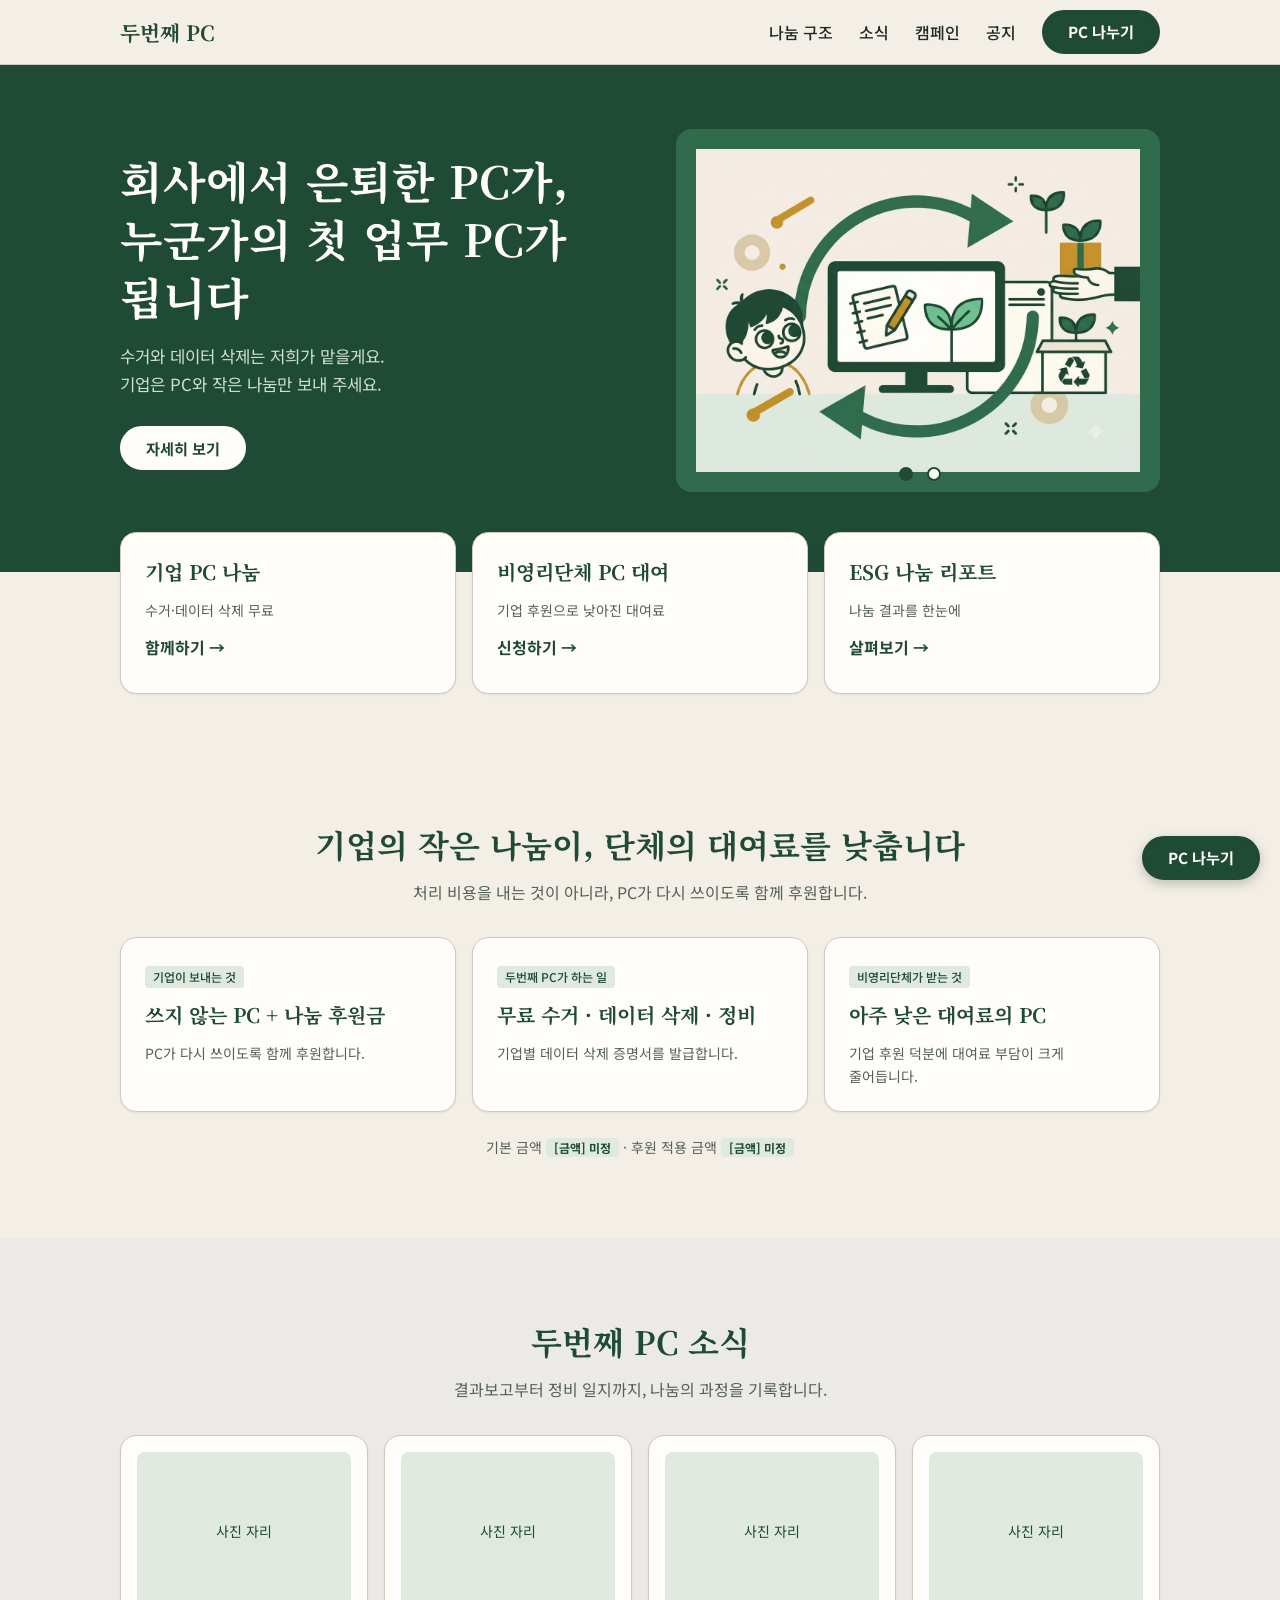
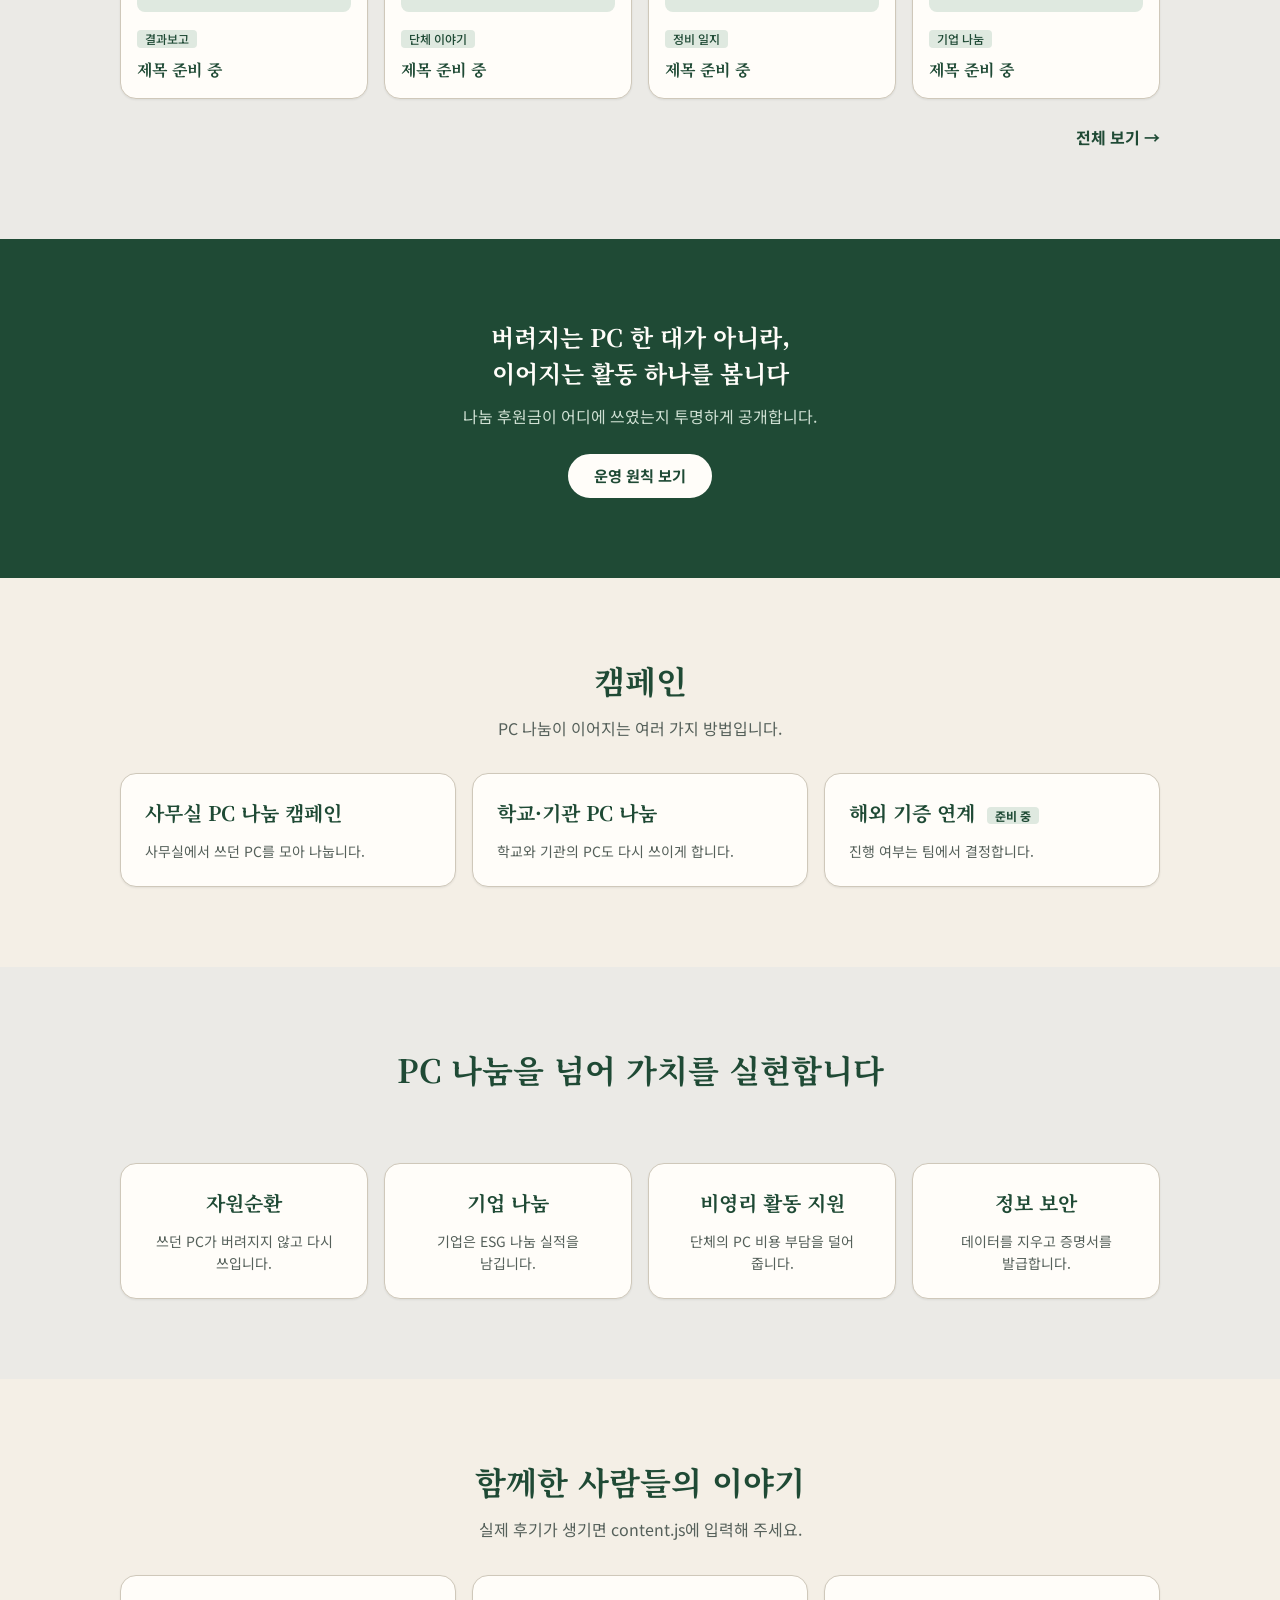
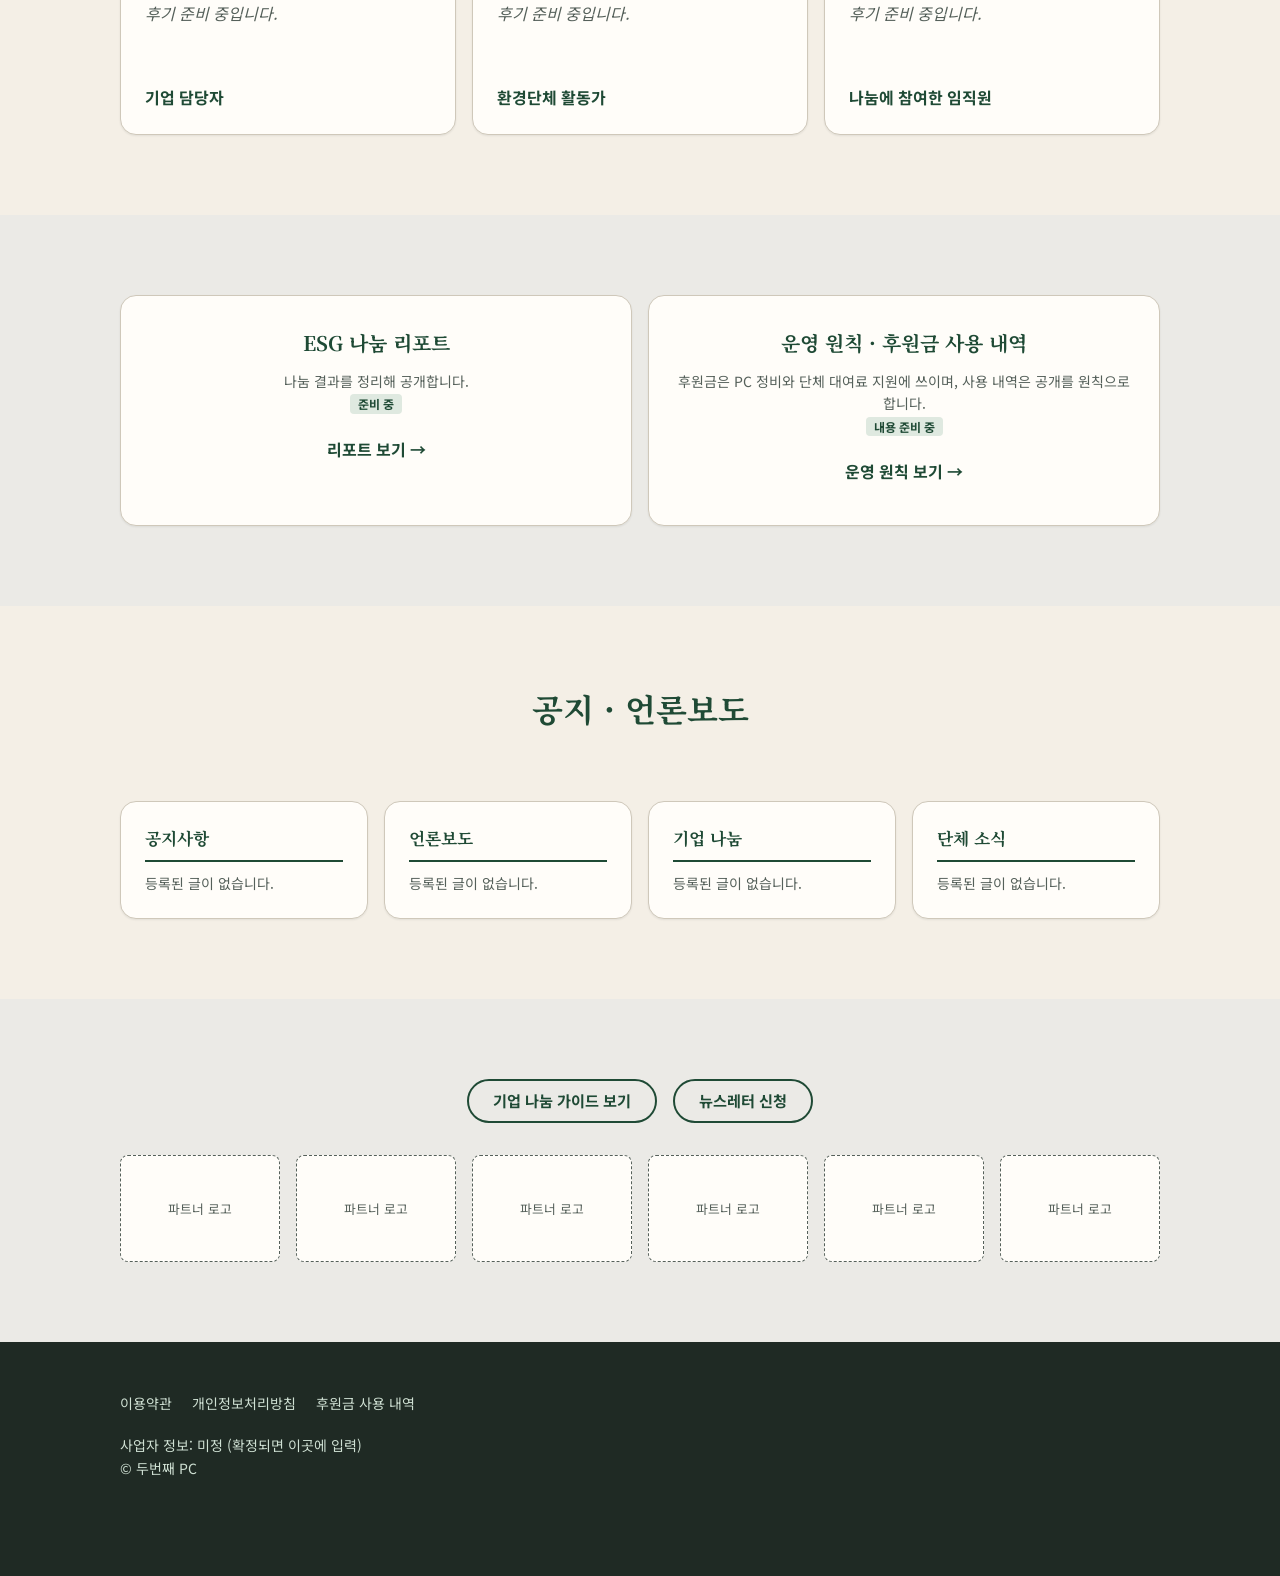
==== commit 6bff9578: "두번째 PC 메인 배너에 사진 2장 추가 - images/banner-photo-1.webp, banner-photo-2.webp 추가 (슬라이드 2장) - 환경 그림 시안 SVG" ====
--- a/second-pc/index.html
+++ b/second-pc/index.html
@@ -37,9 +37,8 @@
       <a class="btn light" href="#structure">자세히 보기</a>
     </div>
     <div class="slider" id="slider">
-      <div class="slide on">배너 사진 1<small>사진이 준비되면 교체합니다</small></div>
-      <div class="slide">배너 사진 2<small>사진이 준비되면 교체합니다</small></div>
-      <div class="slide">배너 사진 3<small>사진이 준비되면 교체합니다</small></div>
+      <div class="slide on"><img src="images/banner-photo-1.webp" alt="쓰던 모니터에서 새싹이 자라고, 순환 화살표가 PC 나눔을 이어 주는 그림"></div>
+      <div class="slide"><img src="images/banner-photo-2.webp" alt="창가 책상에서 공책에 글을 쓰며 위를 바라보는 아이"></div>
       <div class="dots" id="dots"></div>
     </div>
   </div>
--- a/second-pc/style.css
+++ b/second-pc/style.css
@@ -70,6 +70,7 @@
 .slide { position: absolute; inset: 0; display: flex; align-items: center; justify-content: center; flex-direction: column;
   opacity: 0; transition: opacity .6s; text-align: center; padding: 20px; font-family: var(--serif); font-size: 1.15rem; }
 .slide.on { opacity: 1; }
+.slide img { width: 100%; height: 100%; object-fit: cover; display: block; }
 .slide small { font-family: var(--sans); margin-top: 8px; font-size: .85rem; }
 .slide:nth-child(1) { background: var(--green-700); color: var(--on-green); }
 .slide:nth-child(2) { background: var(--green-100); color: var(--ink); }
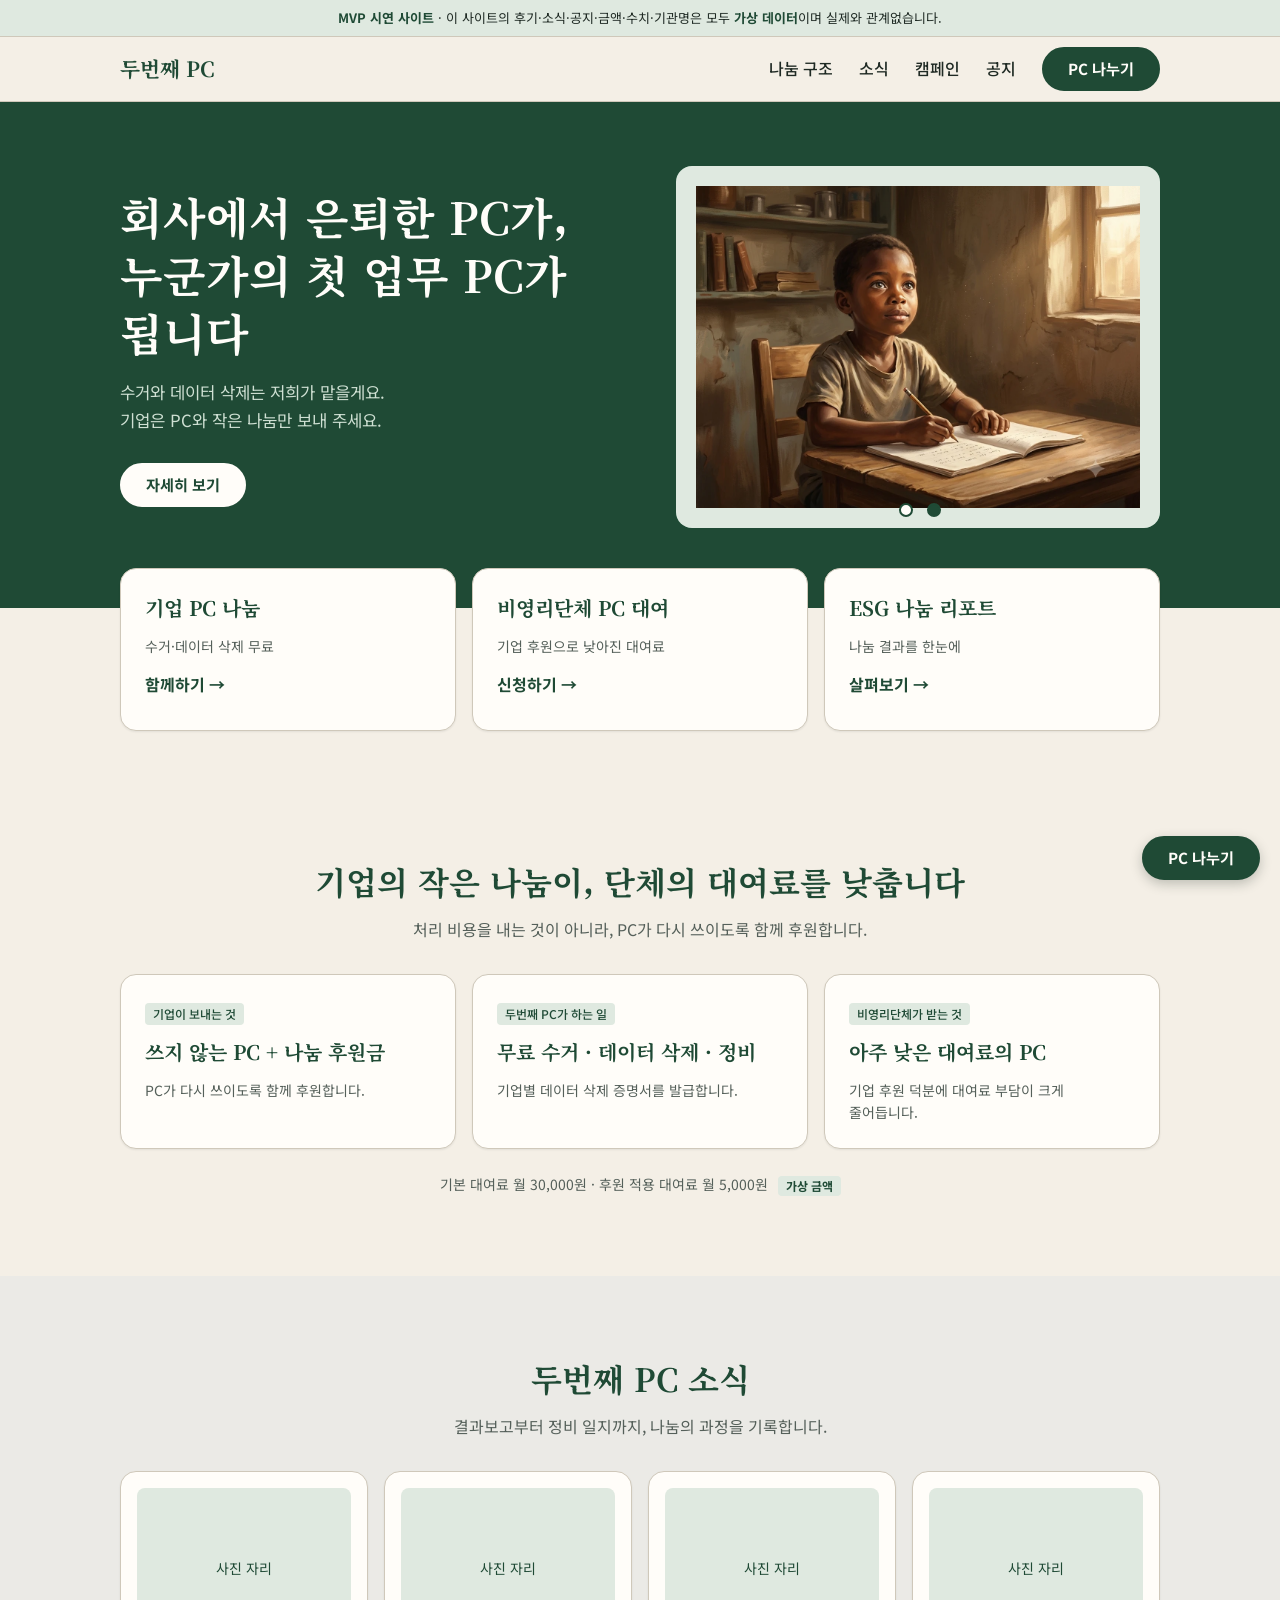
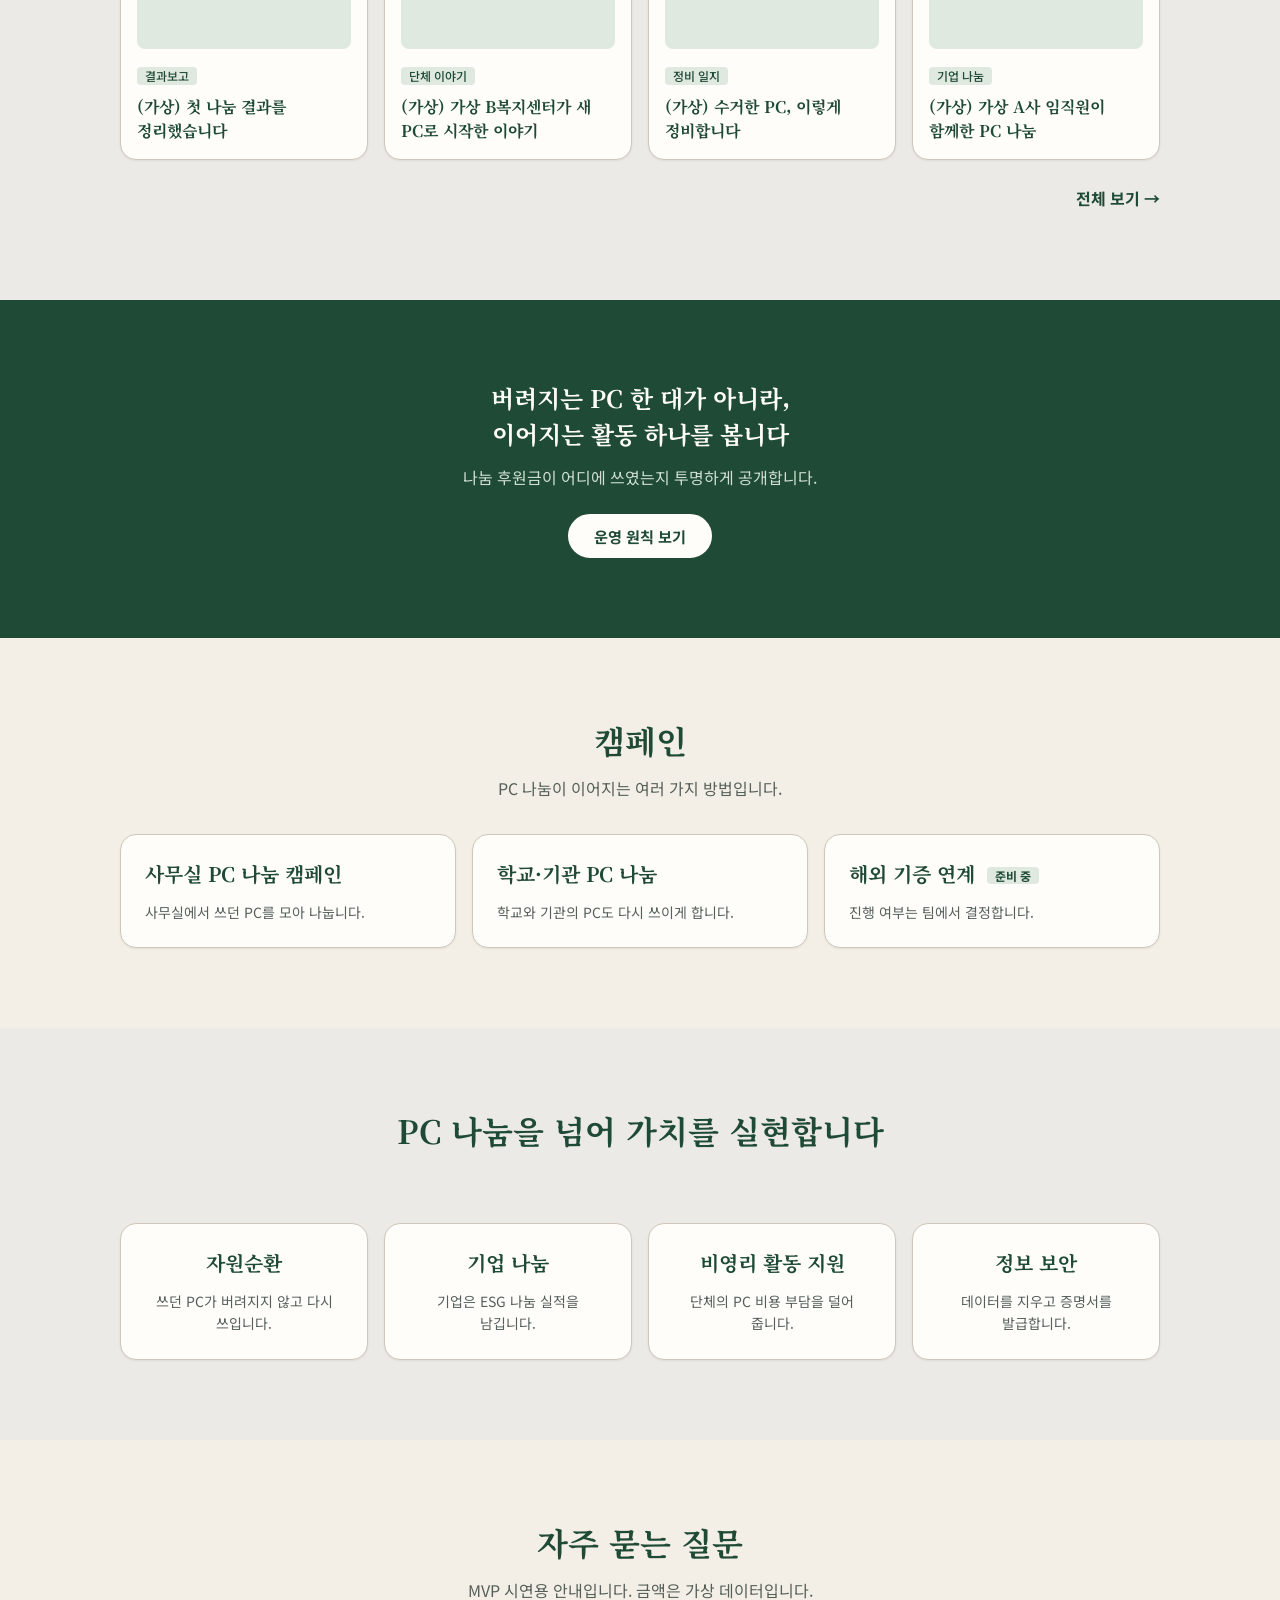
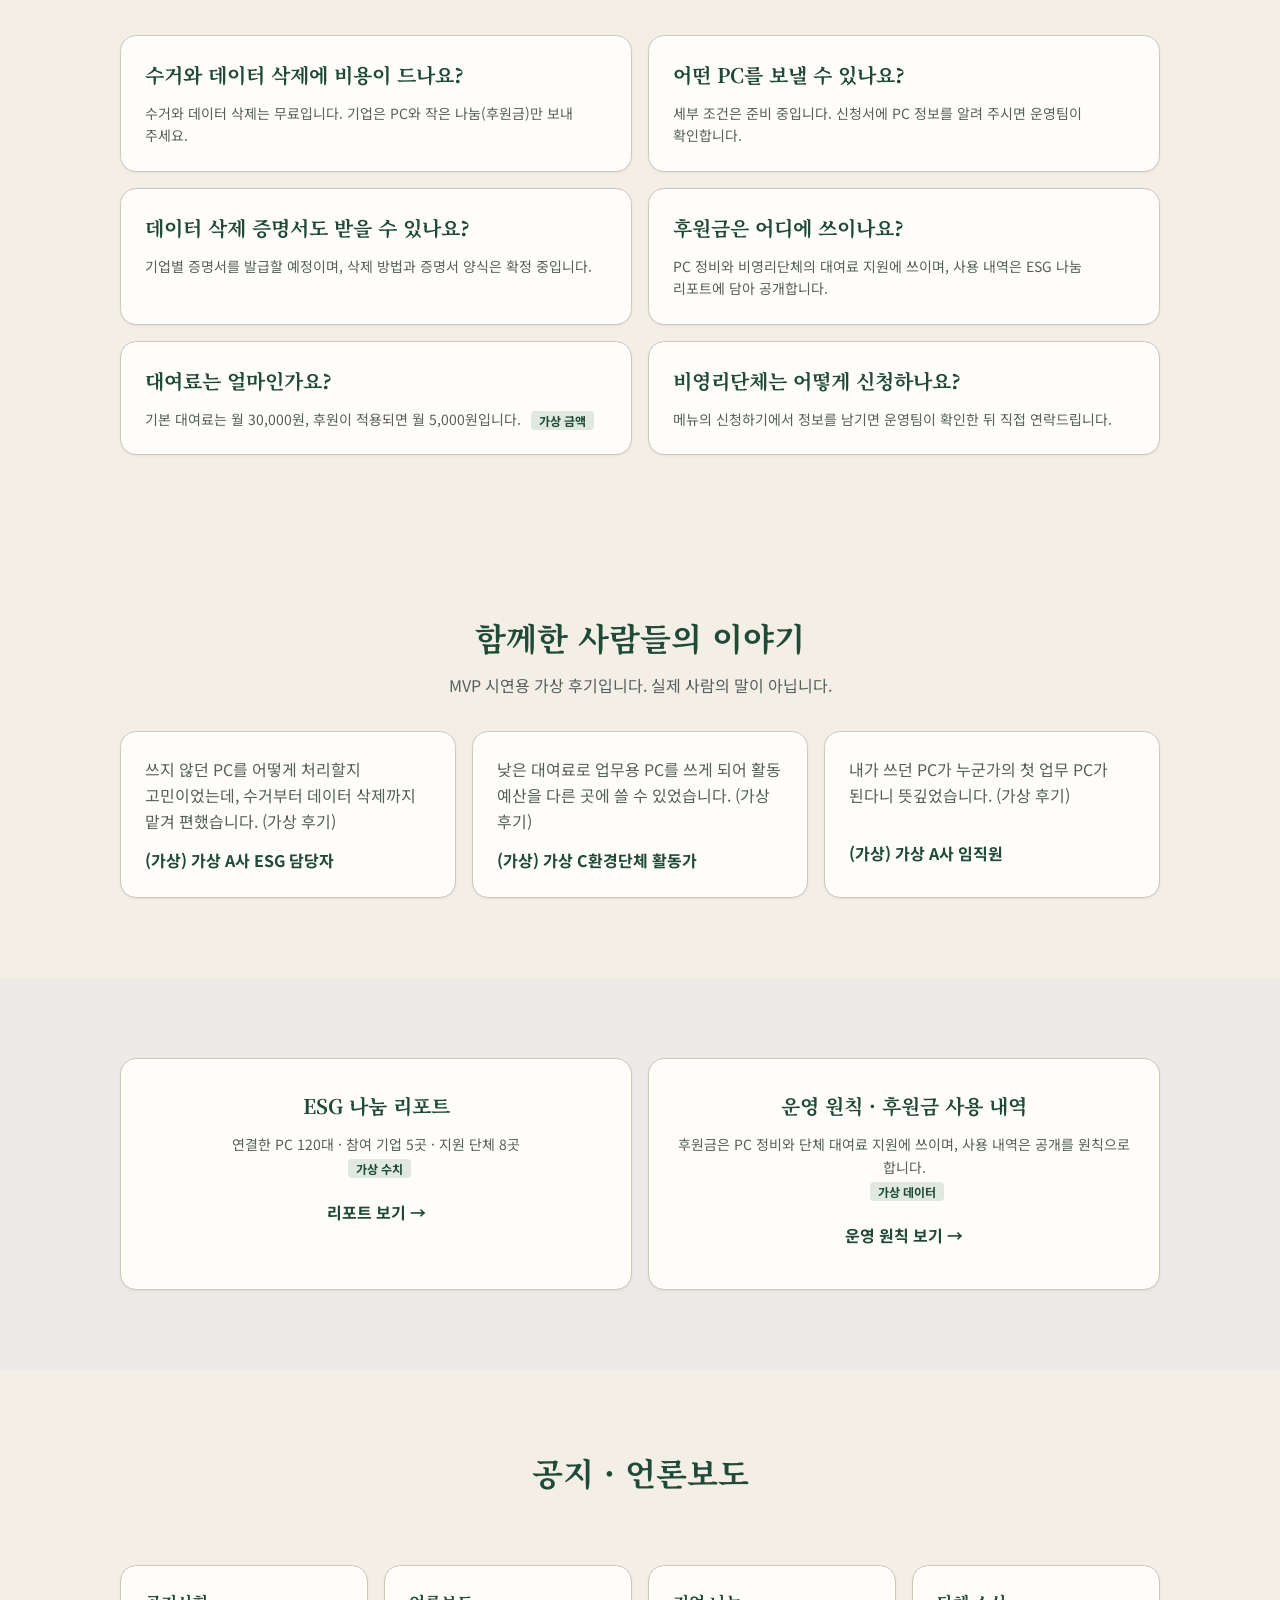
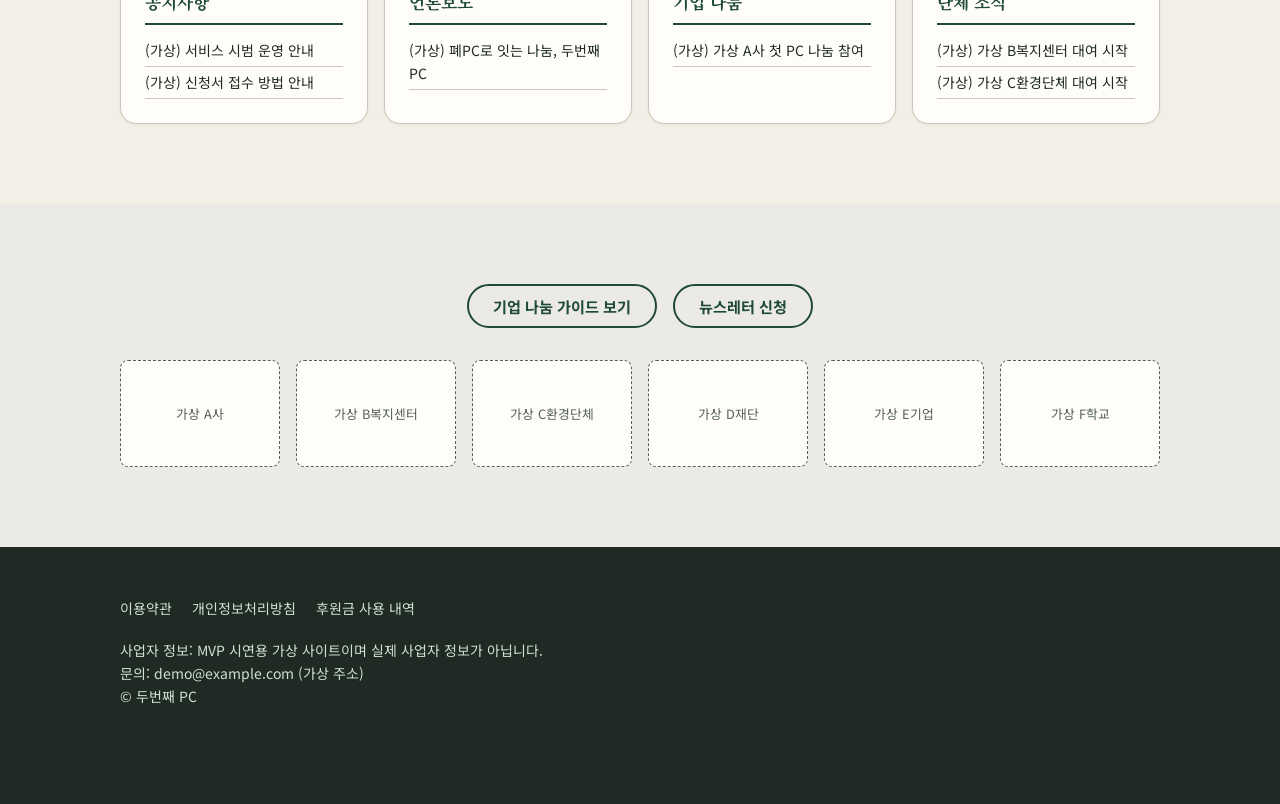
==== commit 8b0ff454: "MVP 시연용 가상 데이터 추가와 가상 데이터 안내 표시 - 모든 페이지 맨 위에 'MVP 시연 사이트 · 가상 데이터' 안내 띠 추가 - 소식·후기·공지·파트너·금액·ESG 수치" ====
--- a/second-pc/index.html
+++ b/second-pc/index.html
@@ -10,6 +10,7 @@
 <link rel="stylesheet" href="style.css">
 </head>
 <body>
+<div class="mvp-bar"><b>MVP 시연 사이트</b> · 이 사이트의 후기·소식·공지·금액·수치·기관명은 모두 <b>가상 데이터</b>이며 실제와 관계없습니다.</div>
 
 <!-- 6-1 상단 메뉴 -->
 <header class="top">
@@ -90,7 +91,7 @@
         <p>기업 후원 덕분에 대여료 부담이 크게 줄어듭니다.</p>
       </div>
     </div>
-    <p class="note">기본 금액 <span class="tbd">[금액] 미정</span> · 후원 적용 금액 <span class="tbd">[금액] 미정</span></p>
+    <p class="note">기본 대여료 월 30,000원 · 후원 적용 대여료 월 5,000원 <span class="sample">가상 금액</span></p>
   </div>
 </section>
 
@@ -140,11 +141,27 @@
   </div>
 </section>
 
+<!-- 자주 묻는 질문: PRD 내용 안에서 작성, 금액은 MVP 가상 금액 -->
+<section id="faq">
+  <div class="wrap">
+    <h2 class="sec-title">자주 묻는 질문</h2>
+    <p class="sec-sub">MVP 시연용 안내입니다. 금액은 가상 데이터입니다.</p>
+    <div class="grid g2">
+      <div class="card"><h3>수거와 데이터 삭제에 비용이 드나요?</h3><p>수거와 데이터 삭제는 무료입니다. 기업은 PC와 작은 나눔(후원금)만 보내 주세요.</p></div>
+      <div class="card"><h3>어떤 PC를 보낼 수 있나요?</h3><p>세부 조건은 준비 중입니다. 신청서에 PC 정보를 알려 주시면 운영팀이 확인합니다.</p></div>
+      <div class="card"><h3>데이터 삭제 증명서도 받을 수 있나요?</h3><p>기업별 증명서를 발급할 예정이며, 삭제 방법과 증명서 양식은 확정 중입니다.</p></div>
+      <div class="card"><h3>후원금은 어디에 쓰이나요?</h3><p>PC 정비와 비영리단체의 대여료 지원에 쓰이며, 사용 내역은 ESG 나눔 리포트에 담아 공개합니다.</p></div>
+      <div class="card"><h3>대여료는 얼마인가요?</h3><p>기본 대여료는 월 30,000원, 후원이 적용되면 월 5,000원입니다. <span class="sample">가상 금액</span></p></div>
+      <div class="card"><h3>비영리단체는 어떻게 신청하나요?</h3><p>메뉴의 신청하기에서 정보를 남기면 운영팀이 확인한 뒤 직접 연락드립니다.</p></div>
+    </div>
+  </div>
+</section>
+
 <!-- 6-9 후기 -->
 <section id="reviews">
   <div class="wrap">
     <h2 class="sec-title">함께한 사람들의 이야기</h2>
-    <p class="sec-sub">실제 후기가 생기면 content.js에 입력해 주세요.</p>
+    <p class="sec-sub">MVP 시연용 가상 후기입니다. 실제 사람의 말이 아닙니다.</p>
     <div class="grid g3" id="reviewList"></div>
   </div>
 </section>
@@ -154,14 +171,14 @@
   <div class="wrap grid g2">
     <div class="card report-box">
       <h3>ESG 나눔 리포트</h3>
-      <p>나눔 결과를 정리해 공개합니다.</p>
-      <p><span class="tbd">준비 중</span></p>
+      <p>연결한 PC 120대 · 참여 기업 5곳 · 지원 단체 8곳</p>
+      <p><span class="sample">가상 수치</span></p>
       <a class="go" href="report.html">리포트 보기 →</a>
     </div>
     <div class="card report-box">
       <h3>운영 원칙 · 후원금 사용 내역</h3>
       <p>후원금은 PC 정비와 단체 대여료 지원에 쓰이며, 사용 내역은 공개를 원칙으로 합니다.</p>
-      <p><span class="tbd">내용 준비 중</span></p>
+      <p><span class="sample">가상 데이터</span></p>
       <a class="go" href="principle.html">운영 원칙 보기 →</a>
     </div>
   </div>
@@ -180,7 +197,7 @@
 <section class="alt">
   <div class="wrap">
     <div class="links">
-      <a class="btn ghost" href="#structure">기업 나눔 가이드 보기</a>
+      <a class="btn ghost" href="brochure/enterprise.pdf" target="_blank" rel="noopener">기업 나눔 가이드 보기</a>
       <a class="btn ghost" href="#" id="newsletter">뉴스레터 신청</a>
     </div>
     <div class="partners" id="partnerList"></div>
@@ -196,7 +213,8 @@
       <a href="privacy.html">개인정보처리방침</a>
       <a href="principle.html">후원금 사용 내역</a>
     </div>
-    <p>사업자 정보: 미정 (확정되면 이곳에 입력)</p>
+    <p>사업자 정보: MVP 시연용 가상 사이트이며 실제 사업자 정보가 아닙니다.</p>
+    <p>문의: demo@example.com (가상 주소)</p>
     <p>© 두번째 PC</p>
   </div>
 </footer>
--- a/second-pc/style.css
+++ b/second-pc/style.css
@@ -188,3 +188,8 @@
   .g3, .g4, .g2 { grid-template-columns: 1fr; }
   .hero h1 { font-size: 1.6rem; }
 }
+
+/* MVP 안내 띠: 가상 데이터임을 모든 페이지 맨 위에 밝힙니다 */
+.mvp-bar { background: var(--green-100); color: var(--ink); text-align: center; font-size: 13px; line-height: 1.5; padding: 8px 16px; border-bottom: 1px solid var(--line); }
+.mvp-bar b { color: var(--green-900); }
+.sample { display: inline-block; background: var(--green-100); color: var(--green-900); font-size: .75rem; font-weight: 700; line-height: 1.6; padding: 0 8px; border-radius: var(--r-sm); margin-left: 6px; vertical-align: middle; }
